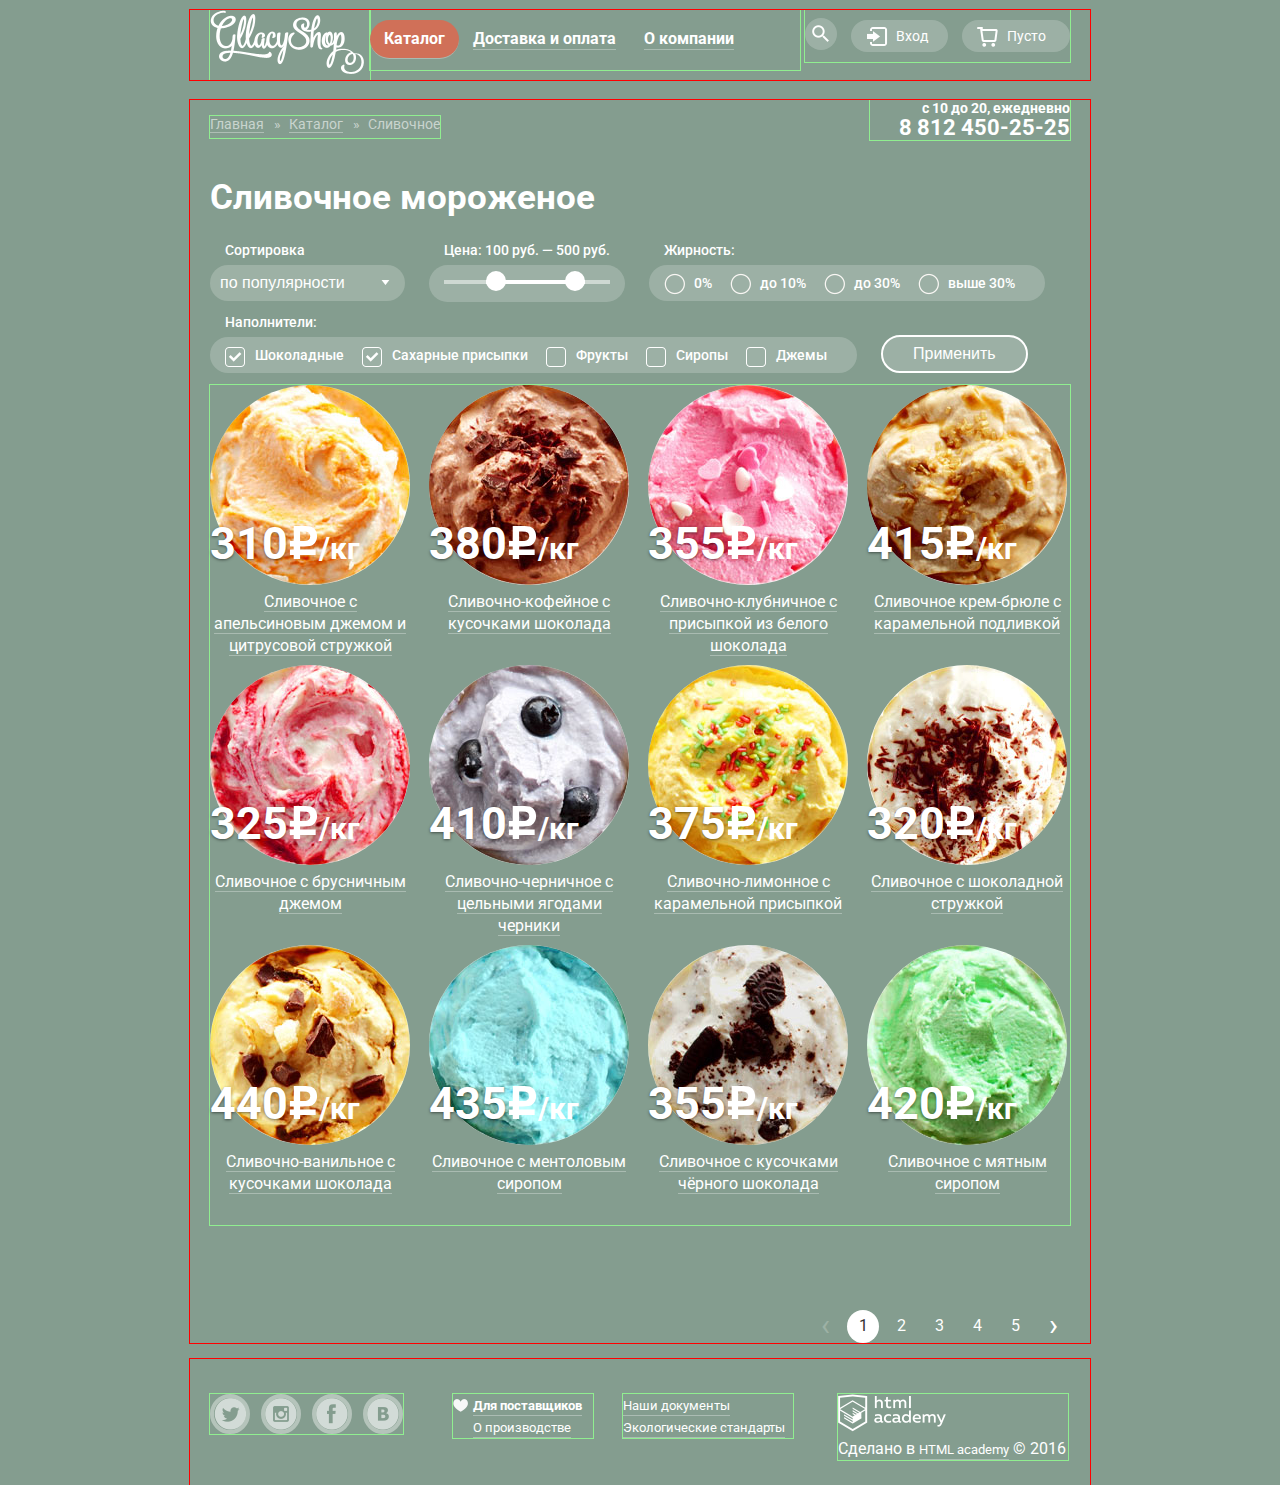
==== catalog.html @ fbce954c "Bugfix: cart image address" ====
<!DOCTYPE html>
<html lang="ru">

<head>
    <meta charset="utf-8">
    <title>Gllacy catalog</title>
    <link rel="stylesheet" href="https://fonts.googleapis.com/css?family=Roboto:400,500,700,900&amp;subset=latin,cyrillic">
    <link rel="stylesheet" href="css/normalize.css">
    <link rel="stylesheet" href="css/style.css">
</head>

<body>
    <header class="main-header">
        <div class="container clearfix">
            <div class="logo">
                <a href="index.html"><img src="img/menu-logo.png" width="154" height="64" alt="gllacy"></a>
            </div>
            <nav class="main-navigation">
                <ul class="main-menu">
                    <li>
                        <a class="active" href="#">Каталог</a>
                        <ul class="sub-menu">
                            <li><span class="sub-menu-title">Новинки</span></li>
                            <li><span class="active">Сливочное</span></li>
                            <li><a href="#">Щербеты</a></li>
                            <li><a href="#">Фруктовый лёд</a></li>
                            <li><a href="#">Мелорин</a></li>
                        </ul>
                    </li>
                    <li>
                        <a href="#">Доставка и оплата</a>
                    </li>
                    <li>
                        <a href="#">О компании</a>
                    </li>
                </ul>
            </nav>
            <div class="user-block">
                <div class="user-block-search">
                    <a class="user-block-btn btn-search" href="#">Поиск</a>
                    <form class="user-block-form search-form" action="#" method="get">
                        <div class="field-wrapper">
                            <input class="search-input-field" id="search-field" name="search" type="text" placeholder="Что ищем?">
                            <label for="search-field">Что ищем?</label>
                        </div>
                        <button type="submit">Искать</button>
                    </form>
                </div>
                <div class="user-block-login">
                    <a class="user-block-btn btn-login" href="#">Вход</a>
                    <form class="user-block-form login-form" action="#" method="post">
                        <div class="field-wrapper">
                            <input class="login-input-field" id="login-field" name="login" type="text" placeholder="Электронная почта">
                            <label for="login-field">Электронная почта</label>
                        </div>
                        <div class="field-wrapper">
                            <input class="password-input-field" id="password-field" name="password" type="password" placeholder="Пароль">
                            <label for="password-field">Пароль</label>
                        </div>
                        <button class="btn" type="submit">Войти</button>
                        <div class="login-help-links">
                            <a href="#">Забыли пароль?</a>
                            <a href="#">Новая регистрация</a>
                        </div>
                    </form>
                </div>
                <div class="user-block-cart">
                    <a class="user-block-btn btn-cart" href="#">Пусто</a>
                    <form class="user-block-form cart-form" action="#" method="post">
                        <table class="cart-list">
                            <tbody>
                                <tr class="cart-list-item">
                                    <td class="cart-list-item-remove">
                                        <span class="cart-list-item-remove-icon">X</span>
                                    </td>
                                    <td class="cart-list-item-img"><img src="./img/cart-item-1.jpg" alt="Пломбир с апельсиновым джемом" width="33" height="33"></td>
                                    <td class="cart-list-item-description">Пломбир с апельсиновым джемом</td>
                                    <td class="cart-list-item-price">1,5кг <span>x 200 руб.</span></td>
                                    <td class="cart-list-item-count">300 руб.</td>
                                </tr>
                                <tr class="cart-list-item">
                                    <td class="cart-list-item-remove">
                                        <span class="cart-list-item-remove-icon">X</span>
                                    </td>
                                    <td class="cart-list-item-img"><img src="./img/cart-item-2.jpg" alt="Клубничный пломбир с присыпкой из белого шоколада" width="33" height="33"></td>
                                    <td class="cart-list-item-description">Клубничный пломбир с присыпкой из белого шоколада</td>
                                    <td class="cart-list-item-price">1,5кг <span>x 300 руб.</span></td>
                                    <td class="cart-list-item-count">450 руб.</td>
                                </tr>
                                <tr class="cart-list-item">
                                    <td class="cart-list-total" colspan="5">Итого: 750 руб.</td>
                                </tr>
                            </tbody>
                        </table>
                        <button type="submit" class="btn cart-btn">Оформить заказ</button>
                    </form>
                </div>
            </div>
        </div>
    </header>
    <main class="container">
        <div class="clearfix">
            <ol class="breadcrumb">
                <li>
                    <a href="index.html">Главная</a>
                    <span class="raquo">&raquo;</span>
                </li>
                <li>
                    <a href="catalog.html">Каталог</a>
                    <span class="raquo">&raquo;</span>
                </li>
                <li>
                    Сливочное
                </li>
            </ol>
            <div class="work-info">
                <div>с 10 до 20, ежедневно</div>
                <div>8 812 450-25-25</div>
            </div>
        </div>
        <h1>Сливочное мороженое</h1>
        <form class="filter-form" action="#" name="filterForm" method="get">
            <fieldset class="filter-item filter-group-sort">
                <legend class="filter-title">Сортировка</legend>
                <div class="filter-select-field">
                    <select class="filter-select" name="sort">
                        <option value="popularity" selected>по популярности</option>
                        <option value="cheapfirst">сначала недорогие</option>
                        <option value="expensivefirst">сначала дорогие</option>
                        <option value="fatness">по жирности</option>
                    </select>
                    <span class="filter-select-arrow"></span>
                </div>
            </fieldset>
            <fieldset class="filter-item filter-group-range">
                <legend class="filter-title">Цена: 100 руб. — 500 руб.</legend>
                <div class="filter-range-field">
                    <div class="price-values">
                        <input type="text" name="minPrice" value="100" hidden>
                        <input type="text" name="maxPrice" value="500" hidden>
                    </div>
                    <div class="price-controls">
                        <div class="price-controls-scale">
                            <div class="price-controls-bar">
                                <div class="price-controls-btn price-controls-min"></div>
                                <div class="price-controls-btn price-controls-max"></div>
                            </div>
                        </div>
                    </div>
                </div>
            </fieldset>
            <fieldset class="filter-item filter-group-fatness">
                <legend class="filter-title">Жирность:</legend>
                <div class="filter-radio-field">
                    <label class="filter-radio"><input type="radio" name="fatness" id="fatness-field-0" value="0"><span class="filter-radio-indicator"></span>0%</label>
                    <label class="filter-radio"><input type="radio" name="fatness" id="fatness-field-10" value="10"><span class="filter-radio-indicator"></span>до 10%</label>
                    <label class="filter-radio"><input type="radio" name="fatness" id="fatness-field-30" value="30"><span class="filter-radio-indicator"></span>до 30%</label>
                    <label class="filter-radio"><input type="radio" name="fatness" id="fatness-field-100" value="100"><span class="filter-radio-indicator"></span>выше 30%</label>
                </div>
            </fieldset>
            <fieldset class="filter-item filter-group-filler">
                <legend class="filter-title">Наполнители:</legend>
                <div class="filter-checkbox-field">
                    <label class="filter-checkbox"><input type="checkbox" name="chocolate" value="chocolate" id="chocolate-field" checked><span class="filter-checkbox-indicator"></span>Шоколадные</label>
                    <label class="filter-checkbox"><input type="checkbox" name="sugar" value="sugar" id="sugar-field" checked><span class="filter-checkbox-indicator"></span>Сахарные присыпки</label>
                    <label class="filter-checkbox"><input type="checkbox" name="fruit" value="fruit" id="fruit-field"><span class="filter-checkbox-indicator"></span>Фрукты</label>
                    <label class="filter-checkbox"><input type="checkbox" name="syrup" value="syrup" id="syrup-field"><span class="filter-checkbox-indicator"></span>Сиропы</label>
                    <label class="filter-checkbox"><input type="checkbox" name="jam" value="jam" id="jam-field"><span class="filter-checkbox-indicator"></span>Джемы</label>
                </div>
            </fieldset>
            <div class="filter-item filter-btnsubmit-wrapper">
                <button class="filter-btnsubmit" type="submit">Применить</button>
            </div>
        </form>
        <section class="catalog-list clearfix">
            <article class="catalog-hits-item hits-item">
                <div class="hits-item-inner">
                    <img src="img/hit-item-1.jpg" width="200" height="200" alt="Сливочное с апельсиновым джемом и цитрусовой стружкой">
                    <div class="hits-item-price"><span>310</span><img src="img/ruble.svg" width="31" height="33" alt="Рубль">/кг</div>
                </div>
                <div class="hits-item-link-wrapper">
                    <a href="#">Сливочное с апельсиновым джемом и цитрусовой стружкой</a>
                </div>
                <div class="hits-item-hover">
                    <a class="btn hits-btn-hover" href="#">Быстрый просмотр</a>
                </div>
            </article>
           <article class="catalog-hits-item hits-item">
               <div class="hits-item-inner">
                    <img src="img/hit-item-2.jpg" width="200" height="200" alt="Сливочно-кофейное с кусочками шоколада">
                    <div class="hits-item-price"><span>380</span><img src="img/ruble.svg" width="31" height="33" alt="Рубль">/кг</div>
               </div>
                <div class="hits-item-link-wrapper">
                    <a href="#">Сливочно-кофейное с кусочками шоколада</a>
                </div>
                <div class="hits-item-hover">
                    <a class="btn hits-btn-hover" href="#">Быстрый просмотр</a>
                </div>
            </article>
            <article class="catalog-hits-item hits-item">
                <div class="hits-item-inner">
                    <img src="img/hit-item-3.jpg" width="200" height="200" alt="Сливочно-клубничное с присыпкой из белого шоколада">
                    <div class="hits-item-price"><span>355</span><img src="img/ruble.svg" width="31" height="33" alt="Рубль">/кг</div>
                </div>
                <div class="hits-item-link-wrapper">
                    <a href="#">Сливочно-клубничное с присыпкой из белого шоколада</a>
                </div>
                <div class="hits-item-hover">
                    <a class="btn hits-btn-hover" href="#">Быстрый просмотр</a>
                </div>
            </article>
            <article class="catalog-hits-item hits-item">
                <div class="hits-item-inner">
                    <img src="img/hit-item-4.jpg" width="200" height="200" alt="Сливочное крем-брюле с карамельной подливкой">
                    <div class="hits-item-price"><span>415</span><img src="img/ruble.svg" width="31" height="33" alt="Рубль">/кг</div>
                </div>
                <div class="hits-item-link-wrapper">
                    <a href="#">Сливочное крем-брюле с карамельной подливкой</a>
                </div>
                <div class="hits-item-hover">
                    <a class="btn hits-btn-hover" href="#">Быстрый просмотр</a>
                </div>
            </article>
            <article class="catalog-hits-item hits-item">
                <div class="hits-item-inner">
                    <img src="img/catalog-item-5.jpg" width="200" height="200" alt="Сливочное с брусничным джемом">
                    <div class="hits-item-price"><span>325</span><img src="img/ruble.svg" width="31" height="33" alt="Рубль">/кг</div>
                </div>
                <div class="hits-item-link-wrapper">
                    <a href="#">Сливочное с брусничным джемом</a>
                </div>
                <div class="hits-item-hover">
                    <a class="btn hits-btn-hover" href="#">Быстрый просмотр</a>
                </div>
            </article>
            <article class="catalog-hits-item hits-item">
                <div class="hits-item-inner">
                    <img src="img/catalog-item-6.jpg" width="200" height="200" alt="Сливочно-черничное с цельными ягодами черники">
                    <div class="hits-item-price"><span>410</span><img src="img/ruble.svg" width="31" height="33" alt="Рубль">/кг</div>
                </div>
                <div class="hits-item-link-wrapper">
                    <a href="#">Сливочно-черничное с цельными ягодами черники</a>
                </div>
                <div class="hits-item-hover">
                    <a class="btn hits-btn-hover" href="#">Быстрый просмотр</a>
                </div>
            </article>
            <article class="catalog-hits-item hits-item">
                <div class="hits-item-inner">
                    <img src="img/catalog-item-7.jpg" width="200" height="200" alt="Сливочно-лимонное с карамельной присыпкой">
                    <div class="hits-item-price"><span>375</span><img src="img/ruble.svg" width="31" height="33" alt="Рубль">/кг</div>
                </div>
                <div class="hits-item-link-wrapper">
                    <a href="#">Сливочно-лимонное с карамельной присыпкой</a>
                </div>
                <div class="hits-item-hover">
                    <a class="btn hits-btn-hover" href="#">Быстрый просмотр</a>
                </div>
            </article>
            <article class="catalog-hits-item hits-item">
                <div class="hits-item-inner">
                    <img src="img/catalog-item-8.jpg" width="200" height="200" alt="Сливочное с шоколадной стружкой">
                    <div class="hits-item-price"><span>320</span><img src="img/ruble.svg" width="31" height="33" alt="Рубль">/кг</div>
                </div>
                <div class="hits-item-link-wrapper">
                    <a href="#">Сливочное с шоколадной стружкой</a>
                </div>
                <div class="hits-item-hover">
                    <a class="btn hits-btn-hover" href="#">Быстрый просмотр</a>
                </div>
            </article>
            <article class="catalog-hits-item hits-item">
                <div class="hits-item-inner">
                    <img src="img/catalog-item-9.jpg" width="200" height="200" alt="Сливочно-ванильное с кусочками шоколада">
                    <div class="hits-item-price"><span>440</span><img src="img/ruble.svg" width="31" height="33" alt="Рубль">/кг</div>
                </div>
                <div class="hits-item-link-wrapper">
                    <a href="#">Сливочно-ванильное с кусочками шоколада</a>
                </div>
                <div class="hits-item-hover">
                    <a class="btn hits-btn-hover" href="#">Быстрый просмотр</a>
                </div>
            </article>
            <article class="catalog-hits-item hits-item">
                <div class="hits-item-inner">
                    <img src="img/catalog-item-10.jpg" width="200" height="200" alt="Сливочное с ментоловым сиропом">
                    <div class="hits-item-price"><span>435</span><img src="img/ruble.svg" width="31" height="33" alt="Рубль">/кг</div>
                </div>
                <div class="hits-item-link-wrapper">
                    <a href="#">Сливочное с ментоловым сиропом</a>
                </div>
                <div class="hits-item-hover">
                    <a class="btn hits-btn-hover" href="#">Быстрый просмотр</a>
                </div>
            </article>
            <article class="catalog-hits-item hits-item">
                <div class="hits-item-inner">
                    <img src="img/catalog-item-11.jpg" width="200" height="200" alt="Сливочное с кусочками чёрного шоколада">
                    <div class="hits-item-price"><span>355</span><img src="img/ruble.svg" width="31" height="33" alt="Рубль">/кг</div>
                </div>
                <div class="hits-item-link-wrapper">
                    <a href="#">Сливочное с кусочками чёрного шоколада</a>
                </div>
                <div class="hits-item-hover">
                    <a class="btn hits-btn-hover" href="#">Быстрый просмотр</a>
                </div>
            </article>
            <article class="catalog-hits-item hits-item">
                <div class="hits-item-inner">
                    <img src="img/catalog-item-12.jpg" width="200" height="200" alt="Сливочное с мятным сиропом">
                    <div class="hits-item-price"><span>420</span><img src="img/ruble.svg" width="31" height="33" alt="Рубль">/кг</div>
                </div>
                <div class="hits-item-link-wrapper">
                    <a href="#">Сливочное с мятным сиропом</a>
                </div>
                <div class="hits-item-hover">
                    <a class="btn hits-btn-hover" href="#">Быстрый просмотр</a>
                </div>
            </article>
        </section><!--catalog-list-->
        <nav class="pagination">
            <ul>
                <li><span class="pagination-btn-prev inactive">&lsaquo;</span></li>
                <li><span class="pagination-item-active">1</span></li>
                <li><a href="#">2</a></li>
                <li><a href="#">3</a></li>
                <li><a href="#">4</a></li>
                <li><a href="#">5</a></li>
                <li><a class="pagination-btn-next " href="#">&rsaquo;</a></li>
            </ul>
        </nav>
    </main>
    <footer class="main-footer container clearfix">
        <section class="main-footer-social">
            <a class="social-btn social-btn-twitter" href="#">Twitter</a>
            <a class="social-btn social-btn-instagram" href="#">Instagram</a>
            <a class="social-btn social-btn-facebook" href="#">Facebook</a>
            <a class="social-btn social-btn-vkontakte" href="#">Vkontakte</a>
        </section>
        <section class="main-footer-about">
            <a class="provider" href="#">Для поставщиков</a>
            <a href="#">О производстве</a>
        </section>
        <section class="main-footer-documents">
            <a href="#">Наши документы</a>
            <a href="#">Экологические стандарты</a>
        </section>
        <section class="main-footer-copyright">
            <img src="img/htmlacademy-logo.png" height="38" width="108" alt="HTML academy logo">
            <div>Сделано в <a href="http://htmlacademy.ru">HTML academy</a> &copy; 2016</div>
        </section>
    </footer>
</body>

</html>
---- css/style.css ----
body {
    font-family: "Roboto", sans-serif;
    font-size: 16px;
    line-height: 22px;
    color: #fff;
    font-weight: normal;
    min-width: 900px;

    background-color: #849d8f;
}

body > input[type="radio"] {
  display: none;
}

h1, h2 {
    font-size: 35px;
    line-height: 41px;
    font-weight: bold;
}

.clearfix::after {
    content: "";
    display: table;
    clear: both;
}

input[type="text"], input[type="email"], input[type="password"], textarea {
    border: 1px solid rgba(70, 70, 70, 0.48);
    border-radius: 3px;
    color: #323232;
    font-size: 16px;
    line-height: 24px;
    min-height: 29px;
    padding: 10px 10px;
}

input[type="text"]:hover, input[type="email"]:hover,
input[type="password"]:hover, textarea:hover {
    border: 2px solid rgba(70, 70, 70, 0.48);
    padding: 9px 9px;
}

input[type="text"]:focus, input[type="email"]:focus,
input[type="password"]:focus, textarea:focus {
    border: 2px solid rgba(46, 136, 228, 0.48);
    padding: 9px 9px;
}

.field-wrapper {
    position: relative;
    padding-top: 13px;
}

.field-wrapper > label {
    display: none;
    font-size: 11px;
    line-height: 13px;
}

.field-wrapper input:focus + label,
.field-wrapper textarea:focus + label {
    color: #5b9ddf;
    display: block;
    margin: 0 0 0 15px;
    position: absolute;
    top: 0;
    left: 0;
}

/*slider*/
.site-wrapper {
    min-width: 900px;
    background-color: #849d8f;
    background-image: url("../img/slide-1.png");
    background-repeat: no-repeat;
    background-position: center top;

    transition: background-image 0.5s ease, background-color 0.5s ease;

    outline: 1px solid maroon;
}

.site-wrapper::before,
.site-wrapper::after {
  content: "";
  visibility: hidden;
}

.site-wrapper::before {
  background-image: url("../img/slide-2.png");
}

.site-wrapper::after {
  background-image: url("../img/slide-3.png");
}

.slider {
    position: relative;
    padding-top: 270px;
    text-align: center;
    color: #fff;
    margin-bottom: 35px;
    outline: 1px solid lightgreen;
}

.slide {
    display: none;
}

.slide-title {
    width: 700px;
    margin: 0 auto;
    margin-bottom: 30px;

    font-weight: 800;
    font-size: 60px;
    line-height: 60px;
}

.slide-btn {
    display: inline-block;
    padding: 12px 50px;

    font-weight: 600;
    font-size: 32px;
    line-height: 44px;
    vertical-align: top;
    color: #fff;
    text-decoration: none;
    text-shadow: 0 2px 5px rgba(160, 32, 11, 0.76);

    background: #f26843;
    border-radius: 100px;
    box-shadow: 0 2px 2px rgba(172, 16, 0, 0.64);
}

.slide-btn:hover {
    background: linear-gradient(to bottom, #f58669 0%, #ec6f5e 100%);
    box-shadow: 0 2px 2px rgba(172, 16, 0, 1);
}

.slide-btn:active {
    background: linear-gradient(to bottom, #d84732 0%, #e1613e 100%);
    box-shadow: inset 0 2px 2px rgba(172, 16, 0, 1);
}

.slider-controls {
  position: absolute;
  bottom: 25px;
  left: 0;
  z-index: 20;

  font-size: 0;
}

.slider-controls label {
    display: inline-block;
    width: 17px;
    height: 17px;
    margin-right: 8px;

    vertical-align: top;

    background-color: transparent;
    border: 2px solid #fff;
    border-radius: 50%;
    cursor: pointer;
}

#btn-1:checked ~ .site-wrapper #slide1,
#btn-2:checked ~ .site-wrapper #slide2,
#btn-3:checked ~ .site-wrapper #slide3 {
  display: block;
}

#btn-1:checked ~ .site-wrapper {
  background-color: #849d8f;
  background-image: url("../img/slide-1.png");
}

#btn-2:checked ~ .site-wrapper {
  background-color: #8996a6;
  background-image: url("../img/slide-2.png");
}

#btn-3:checked ~ .site-wrapper {
  background-color: #9d8b84;
  background-image: url("../img/slide-3.png");
}

#btn-1:checked ~ .site-wrapper label[for="btn-1"],
#btn-2:checked ~ .site-wrapper label[for="btn-2"],
#btn-3:checked ~ .site-wrapper label[for="btn-3"] {
  background-color: #fff;
}
/*slider*/

.main-header {
    padding-top: 10px;
    margin-bottom: 20px;
}

.container {
    width: 860px;
    margin: 0 auto;
    padding: 0 20px;

    outline: red solid 1px;
}

.logo {
    float: left;
    width: 160px;

    outline: lightgreen solid 1px;
}

.main-navigation {
    float: left;
    width: 430px;
    margin-right: 5px;
    outline: lightgreen solid 1px;
}

li:hover .sub-menu {
    display: block;
}

.main-menu {
    list-style: none;
    font-size: 0;
    margin: 0;
    padding: 0;
}

.main-menu li {
    display: inline-block;
    position: relative;
    vertical-align: top;
}

.main-menu a {
    display: block;
    padding: 0px 0px 1px 0px;
    margin: 20px 14px;
    font-weight: 700;
    font-size: 16px;
    line-height: 18px;
    text-decoration: none;
    color: #fff;
    border-bottom: 1px solid #a9bbb1;
}

.main-menu > li:hover > a,
.main-menu > li > .active  {
    color: #000;
    background-color: #f7f6f3;
    padding: 10px 14px;
    margin: 10px 0px;
    border-radius: 20px;
}

.main-menu > li > .active {
    background-color: #d07058;
    color: #fff;
}

.sub-menu {
    position: absolute;
    display: none;
    left: -10px;
    padding: 0;
    top: 52px;
    width: 140px;
    background-color: #f8f7f4;
    border-radius: 5px;
    box-shadow: 0 20px 20px 0 rgba(0, 0, 0, 0.6);
    color: #323232;
    z-index: 10;
}

.sub-menu li {
    padding: 0;
    margin: 0;
    display: block;
}

.sub-menu li:first-child {
    border-bottom: 1px solid #d1d0ce;
    display: block;
    margin-left: 6px;
    margin-right: 8px;
    margin-top: 0;
    padding-bottom: 4px;
    padding-left: 16px;
    padding-top: 11px;
}

.sub-menu-title {
    color: #000;
    font-size: 14px;
    line-height: 16px;
    font-weight: 700;
}

.sub-menu a {
    border: 0 none;
    display: block;
    color: #323232;
    font-weight: 400;
    font-size: 14px;
    line-height: 16px;
    margin: 0;
    padding: 10px 0px 0px 20px;
    min-height: 28px;
}

.sub-menu a:hover {
    background-color: #fbded7;
    border-radius: 0;
    color: #323232;
}

.sub-menu .active {
    background-color: #d07058;
    display: block;
    margin: 0;
    padding-top: 10px;
    padding-left: 20px;
    color: #323232;
    font-weight: 400;
    font-size: 14px;
    line-height: 16px;
    min-height: 28px;
}

.user-block {
    float: left;
    width: 265px;
    outline: lightgreen solid 1px;
}

.user-block-search,
.user-block-login,
.user-block-cart {
    display: inline-block;
    vertical-align: top;
    position: relative;
    padding-bottom: 10px;
}

.user-block-btn {
    text-decoration: none;
    background-color: rgba(255, 255, 255, 0.2);
    color: #fff;
    display: inline-block;
    border-radius: 16px;
    position: relative;
    font-size: 14px;
    line-height: 16px;
}

.user-block-search:hover > .user-block-btn,
.user-block-login:hover > .user-block-btn,
.user-block-cart:hover > .user-block-btn {
    background-color: #f8f7f4;
    color: #323232;
}

.btn-search {
    font-size: 0;
    width: 32px;
    height: 32px;
    margin-right: 10px;    
}

.btn-search::before {
    width: 17px;
    height: 17px;
    content: "";
    display: block;
    background-image: url("../img/spritesheet.png");
    background-position: -123px -86px;
    background-repeat: no-repeat;
    position: absolute;
    top: 7px;
    left: 7px;
}

.user-block-search:hover > .btn-search::before {
    background-position: -123px -113px;
}

.btn-login {
    margin-top: 10px;
    margin-right: 10px;
    padding: 8px 20px 8px 45px;
}

.btn-login::before {
    width: 21px;
    height: 19px;
    display: block;
    content: "";
    background-image: url("../img/spritesheet.png");
    background-position: -125px -5px;
    background-repeat: no-repeat;
    position: absolute;
    top: 7px;
    left: 16px;
}

.user-block-login:hover > .btn-login::before {
    background-position: -125px -34px;
}

.btn-cart {
    margin-top: 10px;
    padding: 8px 24px 8px 45px;
}

.btn-cart::before {
    width: 21px;
    height: 20px;
    display: block;
    content: "";
    background-image: url("../img/spritesheet.png");
    background-position: -5px -5px;
    background-repeat: no-repeat;
    position: absolute;
    top: 7px;
    left: 15px;
}

.user-block-cart:hover > .btn-cart::before {
    background-position: -36px -5px;
}

/*
Menu forms
*/

.user-block-form {
    background-color: #f8f7f4;
    border-radius: 5px;
    box-shadow: 0 20px 20px 0 rgba(0, 0, 0, 0.6);
    display: none;
    margin: 0;
    padding: 0;
    position: absolute;
    z-index: 10;
}

.search-form {
    left: -285px;
    top: 50px;
    width: 337px;
    padding: 5px 15px 15px 15px;
}

.search-form > button[type="submit"] {
    display: none;
}

.search-input-field {
    width: 315px;
    display: block;
}

.user-block-search:hover .search-form {
    display: block;
}

.login-form {
    left: -117px;
    min-height: 174px;
    padding: 20px;
    top: 50px;
    width: 260px;
}

.login-form > button[type="submit"] {
    border: none;
    color: #fefefe;
    padding: 10px 25px;
    font-size: 18px;
    line-height: 24px;
    font-weight: 700;
}

.login-input-field,
.password-input-field {
    width: 240px;
    display: block;
    margin-bottom: 20px;
}

.login-help-links > a {
    font-size: 24px;
    font-size: 13px;
    color: #323232;
    text-decoration: none;
    border-bottom: 1px solid #adacaa;
}

.login-help-links > a:hover {
    color: #ffbc9e;
    border-bottom: 1px solid #ffbc9e;
}

.login-help-links {
    float: right;
    width: 120px;
}

.user-block-login:hover .login-form {
    display: block;
}

.cart-form {
    padding: 20px 15px;
    width: 510px;
    right: 0;
    top: 50px;
}

.cart-list {
    font-size: 13px;
    line-height: 16px;
    color: #7e7e7d;
}

.cart-list-item-remove-icon {
    cursor: pointer;
}

.cart-list td {
    vertical-align: middle;
    padding: 10px;
}

.cart-list-item-img > img {
    border-radius: 50%;
}

.cart-list-item-price > span {
    color: #b2b2b1;
}

.cart-list-total {
    font-size: 16px;
    padding: 0 10px;
    position: relative;
    text-align: right;
    color: #333333;
    font-weight: 700;
}

.cart-list-total::before {
    background-color: #adacaa;
    content: "";
    height: 1px;
    left: 6px;
    position: absolute;
    right: 9px;
    top: 0px;
}

.cart-form > button[type="submit"] {
    border: none;
    color: #fefefe;
    padding: 10px 25px;
    font-size: 18px;
    line-height: 24px;
    font-weight: 700;
    float: right;
}

.user-block-cart:hover .cart-form {
    display: block;
}

/*
Menu forms
*/

.work-info {
    float: right;
    width: 200px;
    text-align: right;
    outline: lightgreen solid 1px;
}

.work-info > div:first-child {
    font-size: 14px;
    line-height: 16px;
    font-weight: 700;
}

.work-info > div:last-child {
    font-size: 22px;
    line-height: 24px;
    font-weight: 700;
}

/*index page*/
.main-banners {
    margin-bottom: 40px;
}

.info-teaser {
    float: left;
    padding: 16px 20px;
    margin-right: 20px;
    width: 380px;
    background-position: 0 0;
    background-repeat: no-repeat;
    outline: lightgreen solid 1px;
}

.info-teaser:last-child {
    margin-right: 0;
}

.info-teaser > h2 {
    font-size: 35px;
    line-height: 41px;
    font-weight: 700;
    margin: 0 0 25px 0;
}

.info-teaser > p {
    font-size: 18px;
    line-height: 22px;
    font-weight: 700;
    margin: 0 0 20px 0;
}

.btn {
    text-align: center;
    border-radius: 30px;
    text-shadow: 0 2px 5px rgba(160, 32, 11, 0.76);
    background: #f26843;
    box-shadow: 0 2px 2px rgba(172, 16, 0, 0.64);
    cursor: pointer;
}

.btn:hover {
    background: linear-gradient(to bottom, #f58669 0%, #ec6f5e 100%);
    box-shadow: 0 2px 2px rgba(172, 16, 0, 1);
}

.btn:active {
    background: linear-gradient(to bottom, #d84732 0%, #e1613e 100%);
    box-shadow: inset 0 2px 2px rgba(172, 16, 0, 1);
}

.info-teaser-btn {
    float: right;
    margin: 0;
    font-size: 18px;
    font-weight: 700;
    line-height: 24px;
    padding: 10px 15px;
}

.info-raspberry {
    background-image: url("../img/adv-raspberry.png");
}

.info-chocolate {
    background-image: url("../img/adv-chocolate.png");
}

.main-hits {
    margin-bottom: 40px;
    outline: lightgreen solid 1px;
}

.main-hits-item {
    float: left;
    width: 200px;
    min-height: 280px;
    margin-right: 20px;
    position: relative;

    outline: lightgreen solid 1px;
}

.hits-item-inner {
    margin: 0;
    padding: 0;
    position: relative;
}

.hits-item-inner > img {
    border-radius: 50%;
    width: 200px;
    height: 200px;
}

.main-hits-item-inner::before {
    background-image: url("../img/hit.png");
    content: "";
    height: 61px;
    left: 0;
    position: absolute;
    top: 0;
    width: 61px;
}


.hits-item-hover {
   display: none;
}

.hits-item:hover .hits-item-hover {
    display: block;
    background-color: rgba(248, 247, 244, 0.3);
    border-radius: 5px;
    box-shadow: 0 20px 20px 0 rgba(0, 0, 0, 0.15);
    height: 120%;
    position: absolute;
    left: -10px;
    top: -1%;
    width: 220px;
    z-index: 10;
}

.hits-item-price {
    font-size: 30px;
    font-weight: 700;
    line-height: 45px;
    position: absolute;
    bottom: 20px;
    left: 0;
}

.hits-item-price > img {
    width: 31px;
    height: 33px;
}

.hits-item-price > span {
    font-size: 45px;
    text-shadow: 0 1px 3px rgba(0, 0, 0, 0.5);
}

.hits-item-link-wrapper {
    text-align: center;
}

.hits-item-link-wrapper > a {
    line-height: 22px;
    border-bottom: 1px solid #a9bbb1;
    color: white;
    font-size: 16px;
    line-height: 18px;
    text-decoration: none;
}

.hits-btn-hover {
    display: inline-block;
    font-size: 18px;
    line-height: 24px;
    min-height: 34px;
    width: 180px;
    text-decoration: none;
    vertical-align: center;
    color: #fff;
    position: absolute;
    bottom: 15px;
    padding-top: 10px;
    left: 20px;
}

.main-hits-item:last-child {
    margin-right: 0;
}

.main-content {
    background-image: url("../img/waffle-bg.png");
    background-position: 0 0;
    border-radius: 15px;
    padding: 15px 0 15px 20px;
    margin-bottom: 40px;
    color: #323232;
    outline: lightgreen solid 1px;
}

.main-content-title {
    font-size: 24px;
    line-height: 30px;
    margin: 0 0 5px 0;
}

.main-content-item {
    display: inline-block;
    vertical-align: top;
    width: 340px;
    min-height: 120px;
    padding-left: 70px;
    padding-top: 12px;
    position: relative;
    margin: 0px;
    outline: lightgreen solid 1px;
}

.main-content-item:nth-child(2n) {
    margin-right: 0;
}

.main-content-item-ingredients::before {
    background-image: url("../img/spritesheet.png");
    background-position: -64px -64px;
    background-repeat: no-repeat;
    content: "";
    width: 49px;
    height: 49px;
    top: 0;
    left: 0;
    display: block;
    position: absolute;
}

.main-content-item-ice-cream::before {
    background-image: url("../img/spritesheet.png");
    background-position: -5px -64px;
    background-repeat: no-repeat;
    content: "";
    width: 49px;
    height: 49px;
    top: 0;
    left: 0px;
    display: block;
    position: absolute;
}

.main-content-item-pack::before {
    background-image: url("../img/spritesheet.png");
    background-position: -156px -5px;
    background-repeat: no-repeat;
    content: "";
    width: 49px;
    height: 49px;
    top: 0;
    left: 0;
    display: block;
    position: absolute;
}

.main-content-item-purchase::before {
    background-image: url("../img/spritesheet.png");
    background-position: -67px -5px;
    background-repeat: no-repeat;
    content: "";
    width: 49px;
    height: 49px;
    top: 0;
    left: 0;
    display: block;
    position: absolute;
}

.main-news {
    margin-bottom: 40px;
}

.newpost {
    background-image: url("../img/blog-news-bg.png");
    background-position: 0 0;
    background-repeat: no-repeat;
    min-height: 184px;
}

.newpost > h2 {
    font-size: 16px;
    line-height: 22px;
    font-weight: normal;
    color: #5a5a5a;
}

.newpost > a {
    color: #353535;
    font-size: 24px;
    font-weight: 700;
    line-height: 30px;
    background: rgba(255, 255, 255, 0.4);
    display: inline-block;
    margin-right: 100px;
}

.newsletter {
    background-image: url("../img/newsletter-bg.png");
    background-position: 0 0;
    background-repeat: no-repeat;
    width: 420px;
    padding: 0px;
}

.newsletter > p {
    color: #5a5a5a;
    font-weight: 400;
    font-size: 16px;
    line-height: 22px; 
}

.newsletter-bg {
    background-color: #f8f7f4;
    padding: 20px 18px;
    margin: 5px;
    color: #5a5a5a;
    border-radius: 20px;
}

.newsletter-bg > p {
    margin: 10px 0 18px 0;
}

.newsletter input {
    width: 200px;
    display: inline-block;
    vertical-align: top;
    font-size: 16px;
}

.newsletter .info-teaser-btn {
    display: inline-block;
    vertical-align: top;
    width: 128px;
    position: static;
    color: #fefefe;
    border: none;
}

.map {
    width: 900px;
    margin: 0 auto;
    padding: 0;
    position: relative;
    outline: red solid 1px;
}

.map-info {
    background-color: #fdfefe;
    border-radius: 10px;
    min-height: 300px;
    padding-left: 25px;
    padding-top: 30px;
    position: absolute;
    right: 20px;
    top: 63px;
    width: 277px;
    color: #323232;
}

.map-info p {
    font-size: 14px;
    line-height: 20px;
    margin-bottom: 30px;
}

.map-info b {
    font-size: 18px;
    line-height: 24px;
    font-weight: 700;
}

.map-info .btn {
    text-decoration: none;
    color: #f9d3cb;
    font-size: 18px;
    font-weight: 700;
    line-height: 24px;
    min-height: 44px;
    padding: 15px 24px 15px 32px;
}

/*
feedback
*/

.feedback-overlay {
    display: none;
}

.feedback-overlay-show {
    background-color: #000;
    height: 100%;
    left: 0;
    opacity: 0.3;
    position: fixed;
    top: 0;
    width: 100%;
    z-index: 50;
    display: block;
}

.feedback-form {
    font-size: 16px;
    font-weight: 400;
    line-height: 24px;

    width: 435px;
    padding: 20px 25px 25px 20px;
    border-radius: 10px;
    background-color: #f8f7f4;
    
    
    position: fixed;
    top: 50%;
    left: 50%;

    transform: translateX(-50%) translateY(-50%);

    z-index: 100;
    display: none; 
}

.feedback-form-show {
    display: block;
}

.feedback-form .title {
    font-size: 24px;
    font-weight: 500;
    line-height: 28px;
    color: #323232;
}

.feedback-form input {
    width: 100%;
}

.feedback-form .field-wrapper {
    margin: 7px 0;
    display: block;
    width: 264px;
}

.feedback-form textarea {
    width: 420px;
    min-height: 150px;
}

.feedback-form .btn {
    border: none;
    float: right;
    margin:0;
}

.feedback-close {
    border: none;
    display: inline-block;
    margin: 0;
    padding: 0;
    position: absolute;
    top: 10px;
    right: 10px;
    width: 20px;
    height: 20px;
    background: transparent;
}

.feedback-close::before {
    content: "\00d7";
    position: absolute;
    display: block;
    font-size: 40px;
    top: -10px;
    left: 0;
}

.feedback-close:hover {
    cursor: pointer;
}
/*
feedback
*/


/*footer*/
.main-footer {
    padding-top: 35px;
    padding-bottom: 25px;
}
.main-footer-social {
    float: left;
    width: 193;
    margin-right: 50px;

    outline: lightgreen solid 1px;
}

.social-btn {
    border: 4px solid #c2cec7;
    border-radius: 50%;
    display: inline-block;
    font-size: 0;
    height: 32px;
    margin-right: 7px;
    opacity: 0.8;
    vertical-align: bottom;
    width: 32px;
    position: relative;
}

.social-btn:last-child{
    margin-right: 0;
}

.social-btn:hover {
    opacity: 1;
}

.social-btn:active {
    box-shadow: 0 2px 4px #888 inset;
}

.social-btn:active::before {
    top: 2px;
}

.social-btn-twitter::before {
    background-image: url("../img/socialsprite.png");
    background-position: -5px -47px;
    background-repeat: no-repeat;
    position: absolute;
    top: 0;
    left: 0;
    content: "";
    width: 32px;
    height: 32px;
}

.social-btn-instagram::before {
    background-image: url("../img/socialsprite.png");
    background-position: -47px -5px;
    background-repeat: no-repeat;
    position: absolute;
    top: 0;
    left: 0;
    content: "";
    width: 32px;
    height: 32px;
}

.social-btn-facebook::before {
    background-image: url("../img/socialsprite.png");
    background-position: -5px -5px;
    background-repeat: no-repeat;
    position: absolute;
    top: 0;
    left: 0;
    content: "";
    width: 32px;
    height: 32px;
}

.social-btn-vkontakte::before {
    background-image: url("../img/socialsprite.png");
    background-position: -48px -47px;
    background-repeat: no-repeat;
    position: absolute;
    top: 0;
    left: 0;
    content: "";
    width: 32px;
    height: 32px;
}

.main-footer-about {
    float: left;
    width: 140px;
    margin-right: 30px;

    outline: lightgreen solid 1px;
}

.main-footer-about > a,
.main-footer-documents > a,
.main-footer-copyright a {
    display: inline-block;
    text-decoration: none;
    color: #fff;
    padding: 0;
    margin-bottom: 0px;
    border-bottom: 1px solid #abbcb3;
    font-size: 13px;
    line-height: 18px;
}

.main-footer-about > a {
    margin-left: 20px;
}

.main-footer-about > a:hover,
.main-footer-documents > a:hover,
.main-footer-copyright a:hover {
    color: #ffbc9e;
    border-bottom: 1px solid #ffbc9e;
}

.main-footer-about > a.provider {
    font-weight: 700;
    position: relative;
}

.main-footer-about > a.provider::before {
    background-image: url("../img/spritesheet.png");
    background-position: -125px -63px;
    background-repeat: no-repeat;
    position: absolute;
    top: 2px;
    left: -20px;
    content: "";
    width: 15px;
    height: 13px;
}

.main-footer-documents {
    float: left;
    width: 170px;
    margin-right: 45px;

    outline: lightgreen solid 1px;
}

.main-footer-copyright {
    float: left;
    width: 230px;

    outline: lightgreen solid 1px;
}

/*catalog page*/
.breadcrumb {
    float: left;
    padding: 0;
    outline: lightgreen solid 1px;
}

.breadcrumb li {
    display: inline-block;
    vertical-align: top;
    color: #c9d4ce;
    font-size: 14px;
    line-height: 16px;
}

.breadcrumb a {
    color: #c9d4ce;
    font-size: 14px;
    line-height: 16px;
    border-bottom: 1px solid #aebeb5;
    display: inline-block;
    text-decoration: none;
    padding: 0;
    margin-bottom: 0px;
    font-size: 14px;
    line-height: 16px;
}

.breadcrumb a:hover {
    color: #ffbc9e;
    border-bottom: 1px solid #ffbc9e;
}

.breadcrumb .raquo {
    display: inline-block;
    vertical-align: top;
    margin-left: 7px;
    margin-right: 4px;
}

/*Filter*/

.filter-form {
    color: #fff;
}

.filter-item {
    display: inline-block;
    vertical-align: top;
    margin: 0 20px 12px 0;
    padding: 0;
    border: none;
}

.filter-group-sort {
    width: 195px;
}

.filter-title {
    font-size: 14px;
    line-height: 16px;
    font-weight: 500;
    margin: 10px 15px 7px;
}

.filter-select-field {
    background-color: #9db1a5;
    border-radius: 30px;
    cursor: pointer;
    font-weight: 500;
    height: 36px;
    position: relative;
}

select::-ms-expand {
    display: none;
}

.filter-select {
    -moz-appearance: none;
    -webkit-appearance:none;
    background-color: transparent;
    border: 0 none;
    border-radius: 30px;
    cursor: pointer;
    height: 36px;
    margin: 0;
    outline: 0 none;
    padding: 0 25px 0 10px;
    width: 100%;
    position: relative;
    color: #fff;
}

.filter-select-field:focus,
.filter-select-field:hover,
.filter-select:hover,
.filter-select:active,
.filter-select:focus {
    background-color: #fff;
    color: #323232;
}

.filter-select-arrow::after {
    position: absolute;
    content: "";
    top: 15px;
    right: 15px;
    background-image: url("../img/filtersprite.png");
    background-position: -126px -5px;
    background-repeat: no-repeat;
    width: 9px;
    height: 5px;
    display: block;
}

.filter-select:hover + .filter-select-arrow::after,
.filter-select:active + .filter-select-arrow::after,
.filter-select:focus + .filter-select-arrow::after {
    background-image: url("../img/filtersprite.png");
    background-position: -126px -20px;
}

.filter-radio-field,
.filter-checkbox-field {
    background-color: rgba(255, 255, 255, 0.2);
    border-radius: 30px;
    box-sizing: border-box;
    font-weight: 500;
    line-height: 16px;
    font-size: 14px;
    padding: 10px 15px;
}

.filter-radio,
.filter-checkbox {
    cursor: pointer;
    padding-left: 30px;
    margin-right: 15px;
    position: relative;
}

.filter-radio > input[type="radio"],
.filter-checkbox > input[type="checkbox"] {
    display: none;
}

.filter-checkbox > input[type="checkbox"] + .filter-checkbox-indicator {
    background-image: url("../img/filtersprite.png");
    background-position: -35px -35px;
    background-repeat: no-repeat;
    position: absolute;
    top: 0;
    left: 0;
    width: 20px;
    height: 20px;
}

.filter-checkbox > input[type="checkbox"]:checked + .filter-checkbox-indicator {
    background-position: -5px -5px;
}

.filter-checkbox:hover > input[type="checkbox"] + .filter-checkbox-indicator {
    background-position: -65px -35px;
}

.filter-checkbox:hover > input[type="checkbox"]:checked + .filter-checkbox-indicator {
    background-position: -35px -5px;
}

.filter-checkbox > input[type="checkbox"]:checked:disabled + .filter-checkbox-indicator {
    background-position: -65px -5px;
}

.filter-checkbox > input[type="checkbox"]:disabled + .filter-checkbox-indicator {
    background-position: -5px -35px;
}

.filter-radio > input[type="radio"] + .filter-radio-indicator {
    background-image: url("../img/filtersprite.png");
    background-position: -98px -37px;
    background-repeat: no-repeat;
    position: absolute;
    top: -2px;
    left: 0;
    width: 21px;
    height: 22px;
}

.filter-radio > input[type="radio"]:checked + .filter-radio-indicator {
    background-position: -5px -65px;
}

.filter-radio:hover > input[type="radio"] + .filter-radio-indicator {
    background-position: -98px -69px;
}

.filter-radio:hover > input[type="radio"]:checked + .filter-radio-indicator {
    background-position: -36px -65px;
}

.filter-radio > input[type="radio"]:checked:disabled + .filter-radio-indicator {
    background-position: -67px -65px;
}

.filter-radio > input[type="radio"]:disabled + .filter-radio-indicator {
    background-position: -95px -5px;
}

.filter-btnsubmit-wrapper {
    vertical-align: bottom;
}

.filter-btnsubmit {
    background-color: rgba(255, 255, 255, 0.2);
    border-radius: 30px;
    border: 2px solid #fff;
    color: #fff;
    padding: 8px 30px;
    text-align: center;
    font-size: 16px;
    font-weight: 500;
    line-height: 18px;
    cursor: pointer;
}

.filter-btnsubmit:hover {
    background-color: #fff;
    color: #353535;
}

.filter-btnsubmit:active {
  margin: -2px 0 0 -2px;
  padding: 10px 28px;
  background-color: #f8f7f4;
  color: #353535;
  box-shadow: inset 0 2px 1px 0 #696969;
}

.filter-range-field {
    align-items: center;
    background-color: rgba(255, 255, 255, 0.2);
    border-radius: 30px;
    font-weight: 500;
    height: 7px;
    padding: 15px;
}

.price-controls-scale {
    background-color: rgba(255, 255, 255, 0.5);
    cursor: pointer;
    height: 4px;
}

.price-controls-bar {
    margin-left: 25%;
    margin-right: 15%;
    background-color: #fff;
    height: 4px;
    position: relative;
}

.price-controls-btn {
    width: 20px;
    height: 20px;
    border-radius: 50%;
    background-color: #fff;
    cursor: pointer;
    display: inline-block;
    position: absolute;
    top: -9px;    
}

.price-controls-btn:hover {
    width: 22px;
    height: 22px;
}

.price-controls-min {
    left: 0;
}

.price-controls-max {
    right: 0;
}


/*Filter*/

.catalog-list {
    margin-bottom: 85px;
    outline: lightgreen solid 1px;
}

.catalog-hits-item {
    display: inline-block;
    vertical-align: top;
    min-height: 280px;
    width: 200px;
    margin-right: 15px;
    position: relative;
}

.catalog-hits-item:nth-child(4n) {
    margin-right: 0;
}

.pagination {
    text-align: right;
}

.pagination > ul {
    list-style: none;
    padding: 0;
    text-align: right;
}

.pagination li {
    display: inline-block;
    vertical-align: top;
}

.pagination a,
.pagination span {
    display: inline-block;
    font-size: 16px;
    line-height: 18px;
    height: 26px;
    margin-left: 1px;
    margin-right: 1px;
    padding: 7px 5px 0 5px;
    text-align: center;
    vertical-align: top;
    width: 22px;
    text-decoration: none;
    color: #fff;
}
.pagination a:active, .pagination .pagination-item-active {
    background-color: #fff;
    border-radius: 50%;
    color: #323232;
}

.pagination .inactive {
    color: #9db1a5;
}

.pagination .pagination-btn-next,
.pagination .pagination-btn-prev {
    font-size: 30px;
    padding-top: 6px;
}
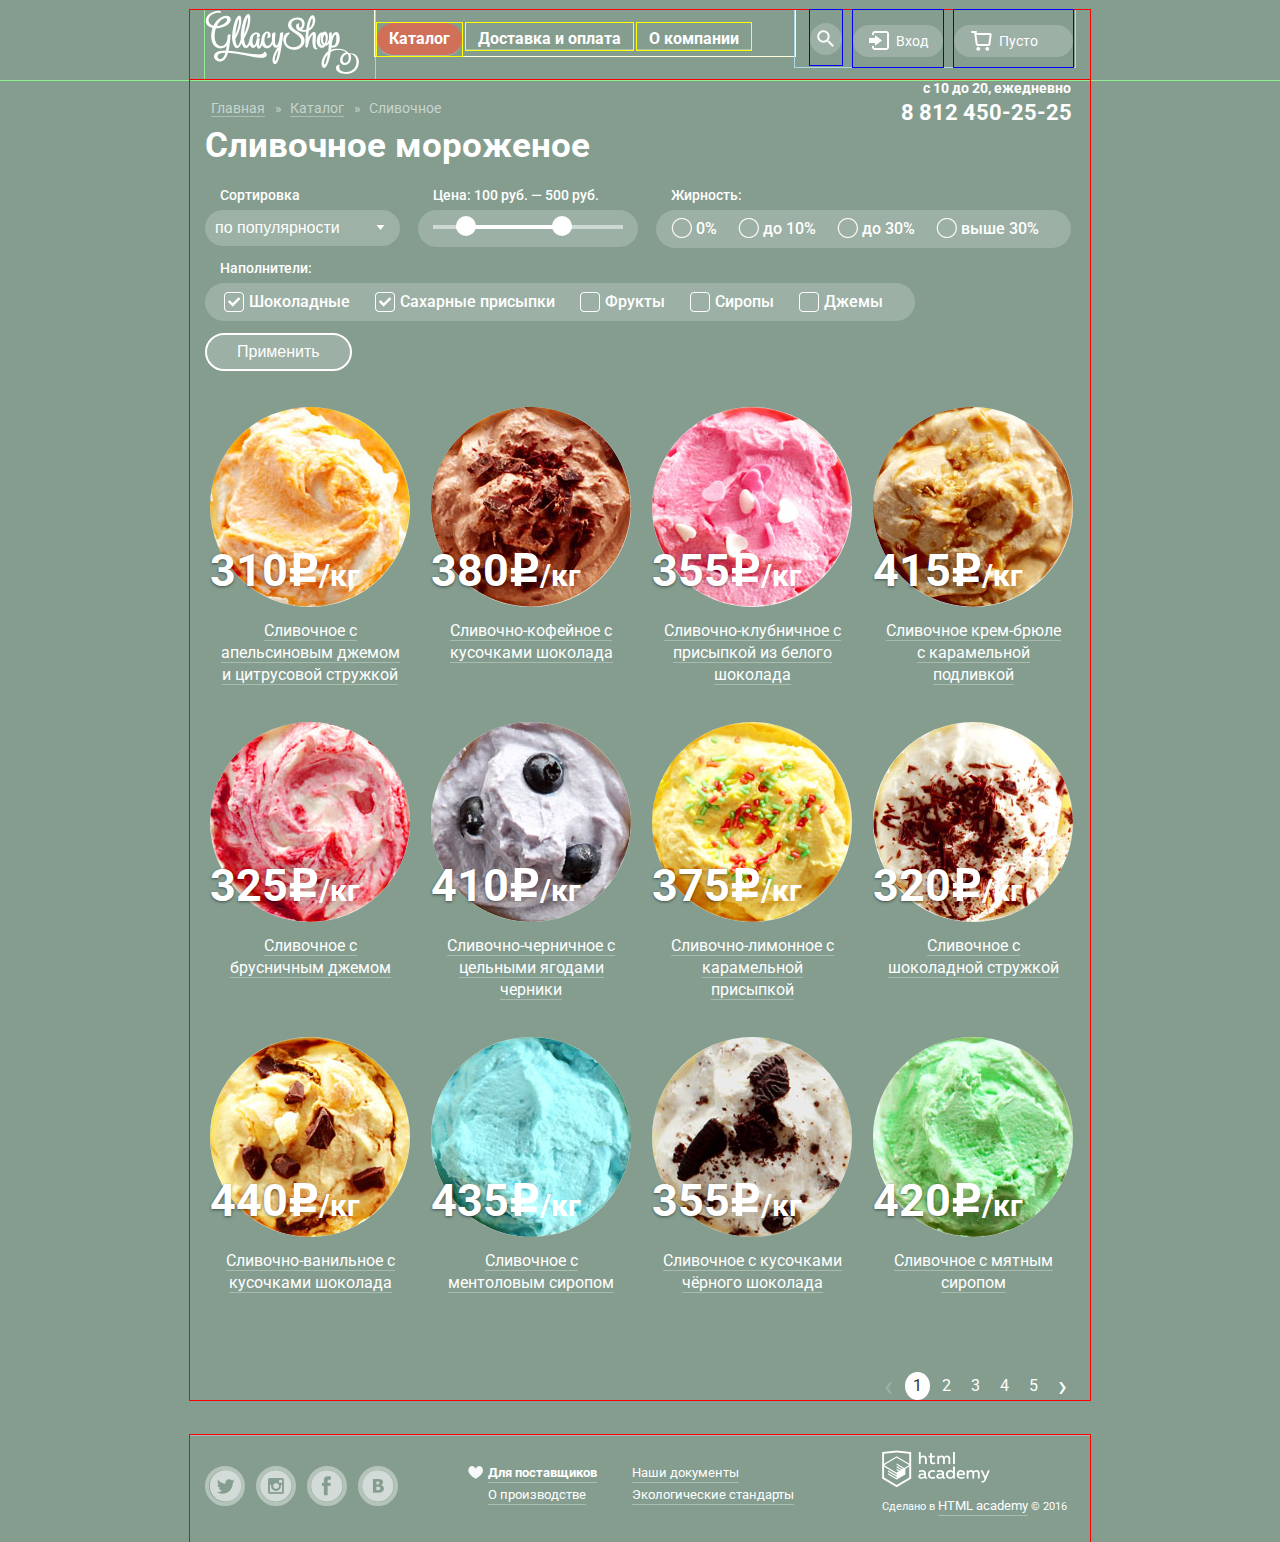
==== commit c991c79a: "Bugfix: pixel perfect catalog page" ====
--- a/catalog.html
+++ b/catalog.html
@@ -10,7 +10,7 @@
 </head>
 
 <body>
-    <header class="main-header">
+    <header class="main-header catalog-main-header">
         <div class="container clearfix">
             <div class="logo">
                 <a href="index.html"><img src="img/menu-logo.png" width="154" height="64" alt="gllacy"></a>
@@ -113,12 +113,12 @@
                     Сливочное
                 </li>
             </ol>
-            <div class="work-info">
+            <div class="work-info catalog-work-info">
                 <div>с 10 до 20, ежедневно</div>
                 <div>8 812 450-25-25</div>
             </div>
         </div>
-        <h1>Сливочное мороженое</h1>
+        <h1 class="catalog-title">Сливочное мороженое</h1>
         <form class="filter-form" action="#" name="filterForm" method="get">
             <fieldset class="filter-item filter-group-sort">
                 <legend class="filter-title">Сортировка</legend>
@@ -320,17 +320,17 @@
         </section><!--catalog-list-->
         <nav class="pagination">
             <ul>
-                <li><span class="pagination-btn-prev inactive">&lsaquo;</span></li>
-                <li><span class="pagination-item-active">1</span></li>
+                <li><a class="pagination-btn-prev inactive">&lsaquo;</a></li>
+                <li><a class="pagination-item-active">1</a></li>
                 <li><a href="#">2</a></li>
                 <li><a href="#">3</a></li>
                 <li><a href="#">4</a></li>
                 <li><a href="#">5</a></li>
-                <li><a class="pagination-btn-next " href="#">&rsaquo;</a></li>
+                <li><a class="pagination-btn-next" href="#">&rsaquo;</a></li>
             </ul>
         </nav>
     </main>
-    <footer class="main-footer container clearfix">
+    <footer class="main-footer container clearfix catalog-footer">
         <section class="main-footer-social">
             <a class="social-btn social-btn-twitter" href="#">Twitter</a>
             <a class="social-btn social-btn-instagram" href="#">Instagram</a>
--- a/css/style.css
+++ b/css/style.css
@@ -1,5 +1,5 @@
 body {
-    font-family: "Roboto", sans-serif;
+    font-family: "Roboto", "Arial",  sans-serif;
     font-size: 16px;
     line-height: 22px;
     color: #fff;
@@ -77,8 +77,6 @@
     background-position: center top;
 
     transition: background-image 0.5s ease, background-color 0.5s ease;
-
-    outline: 1px solid maroon;
 }
 
 .site-wrapper::before,
@@ -97,11 +95,10 @@
 
 .slider {
     position: relative;
-    padding-top: 270px;
+    padding-top: 255px;
     text-align: center;
     color: #fff;
-    margin-bottom: 35px;
-    outline: 1px solid lightgreen;
+    margin-bottom: 40px;
 }
 
 .slide {
@@ -120,7 +117,7 @@
 
 .slide-btn {
     display: inline-block;
-    padding: 12px 50px;
+    padding: 10px 40px;
 
     font-weight: 600;
     font-size: 32px;
@@ -199,28 +196,30 @@
 .main-header {
     padding-top: 10px;
     margin-bottom: 20px;
+
+    outline: 1px solid lightgreen;
 }
 
 .container {
-    width: 860px;
+    width: 870px;
     margin: 0 auto;
-    padding: 0 20px;
-
-    outline: red solid 1px;
+    padding: 0 15px;
+
+    outline: 1px solid red;
 }
 
 .logo {
     float: left;
-    width: 160px;
-
-    outline: lightgreen solid 1px;
+    width: 170px;
+
+    outline: 1px solid lightgreen;
 }
 
 .main-navigation {
     float: left;
-    width: 430px;
-    margin-right: 5px;
-    outline: lightgreen solid 1px;
+    width: 420px;
+
+    outline: 1px solid lightyellow;
 }
 
 li:hover .sub-menu {
@@ -238,12 +237,14 @@
     display: inline-block;
     position: relative;
     vertical-align: top;
+    margin: 13px 2px 0px 2px;
+
+    outline: 1px solid yellow;
 }
 
 .main-menu a {
     display: block;
-    padding: 0px 0px 1px 0px;
-    margin: 20px 14px;
+    padding: 7px 12px 1px 12px;;
     font-weight: 700;
     font-size: 16px;
     line-height: 18px;
@@ -256,8 +257,7 @@
 .main-menu > li > .active  {
     color: #000;
     background-color: #f7f6f3;
-    padding: 10px 14px;
-    margin: 10px 0px;
+    padding-bottom: 7px;
     border-radius: 20px;
 }
 
@@ -338,7 +338,9 @@
 .user-block {
     float: left;
     width: 265px;
-    outline: lightgreen solid 1px;
+    padding-left: 15px;
+
+    outline: 1px solid lightblue;
 }
 
 .user-block-search,
@@ -348,6 +350,9 @@
     vertical-align: top;
     position: relative;
     padding-bottom: 10px;
+    padding-top: 5px;
+
+    outline: 1px solid blue;
 }
 
 .user-block-btn {
@@ -372,7 +377,7 @@
     font-size: 0;
     width: 32px;
     height: 32px;
-    margin-right: 10px;    
+    display: inline-block;
 }
 
 .btn-search::before {
@@ -392,10 +397,13 @@
     background-position: -123px -113px;
 }
 
+.user-block-login {
+    margin-left: 7px;
+}
+
 .btn-login {
     margin-top: 10px;
-    margin-right: 10px;
-    padding: 8px 20px 8px 45px;
+    padding: 8px 15px 8px 43px;
 }
 
 .btn-login::before {
@@ -407,7 +415,7 @@
     background-position: -125px -5px;
     background-repeat: no-repeat;
     position: absolute;
-    top: 7px;
+    top: 6px;
     left: 16px;
 }
 
@@ -415,9 +423,13 @@
     background-position: -125px -34px;
 }
 
+.user-block-cart {
+    margin-left: 7px;
+}
+
 .btn-cart {
     margin-top: 10px;
-    padding: 8px 24px 8px 45px;
+    padding: 8px 35px 8px 45px;
 }
 
 .btn-cart::before {
@@ -429,8 +441,8 @@
     background-position: -5px -5px;
     background-repeat: no-repeat;
     position: absolute;
-    top: 7px;
-    left: 15px;
+    top: 6px;
+    left: 17px;
 }
 
 .user-block-cart:hover > .btn-cart::before {
@@ -589,24 +601,32 @@
     float: right;
     width: 200px;
     text-align: right;
-    outline: lightgreen solid 1px;
+    margin-top: 7px;
 }
 
 .work-info > div:first-child {
     font-size: 14px;
     line-height: 16px;
     font-weight: 700;
+    margin-right: 4px;
 }
 
 .work-info > div:last-child {
     font-size: 22px;
     line-height: 24px;
     font-weight: 700;
+    margin-right: 3px;
+    margin-top: 5px;
+}
+
+.container.main-container {
+    width: 860px;
+    padding: 0 20px;
 }
 
 /*index page*/
 .main-banners {
-    margin-bottom: 40px;
+    margin-bottom: 35px;
 }
 
 .info-teaser {
@@ -616,7 +636,7 @@
     width: 380px;
     background-position: 0 0;
     background-repeat: no-repeat;
-    outline: lightgreen solid 1px;
+    min-height: 200px;
 }
 
 .info-teaser:last-child {
@@ -627,7 +647,7 @@
     font-size: 35px;
     line-height: 41px;
     font-weight: 700;
-    margin: 0 0 25px 0;
+    margin: 0 0 15px 0;
 }
 
 .info-teaser > p {
@@ -662,7 +682,7 @@
     font-size: 18px;
     font-weight: 700;
     line-height: 24px;
-    padding: 10px 15px;
+    padding: 11px 22px;
 }
 
 .info-raspberry {
@@ -675,7 +695,6 @@
 
 .main-hits {
     margin-bottom: 40px;
-    outline: lightgreen solid 1px;
 }
 
 .main-hits-item {
@@ -684,14 +703,13 @@
     min-height: 280px;
     margin-right: 20px;
     position: relative;
-
-    outline: lightgreen solid 1px;
 }
 
 .hits-item-inner {
     margin: 0;
     padding: 0;
     position: relative;
+    margin-bottom: 7px;
 }
 
 .hits-item-inner > img {
@@ -720,7 +738,7 @@
     background-color: rgba(248, 247, 244, 0.3);
     border-radius: 5px;
     box-shadow: 0 20px 20px 0 rgba(0, 0, 0, 0.15);
-    height: 120%;
+    height: 125%;
     position: absolute;
     left: -10px;
     top: -1%;
@@ -733,7 +751,7 @@
     font-weight: 700;
     line-height: 45px;
     position: absolute;
-    bottom: 20px;
+    bottom: 15px;
     left: 0;
 }
 
@@ -749,6 +767,7 @@
 
 .hits-item-link-wrapper {
     text-align: center;
+    padding: 0 8px;
 }
 
 .hits-item-link-wrapper > a {
@@ -783,32 +802,30 @@
     background-image: url("../img/waffle-bg.png");
     background-position: 0 0;
     border-radius: 15px;
-    padding: 15px 0 15px 20px;
+    padding: 21px 0 20px 20px;
     margin-bottom: 40px;
     color: #323232;
-    outline: lightgreen solid 1px;
 }
 
 .main-content-title {
     font-size: 24px;
     line-height: 30px;
-    margin: 0 0 5px 0;
+    margin: 0px 0 6px 0;
 }
 
 .main-content-item {
     display: inline-block;
     vertical-align: top;
-    width: 340px;
-    min-height: 120px;
-    padding-left: 70px;
-    padding-top: 12px;
+    width: 345px;
+    padding-left: 58px;
+    padding-top: 17px;
+    padding-bottom: 5px;
     position: relative;
     margin: 0px;
-    outline: lightgreen solid 1px;
 }
 
 .main-content-item:nth-child(2n) {
-    margin-right: 0;
+    margin-right: 15px;
 }
 
 .main-content-item-ingredients::before {
@@ -818,7 +835,7 @@
     content: "";
     width: 49px;
     height: 49px;
-    top: 0;
+    top: 4px;
     left: 0;
     display: block;
     position: absolute;
@@ -831,7 +848,7 @@
     content: "";
     width: 49px;
     height: 49px;
-    top: 0;
+    top: 4px;
     left: 0px;
     display: block;
     position: absolute;
@@ -844,7 +861,7 @@
     content: "";
     width: 49px;
     height: 49px;
-    top: 0;
+    top: 4px;
     left: 0;
     display: block;
     position: absolute;
@@ -857,7 +874,7 @@
     content: "";
     width: 49px;
     height: 49px;
-    top: 0;
+    top: 4px;
     left: 0;
     display: block;
     position: absolute;
@@ -879,6 +896,7 @@
     line-height: 22px;
     font-weight: normal;
     color: #5a5a5a;
+    margin: 5px 0;
 }
 
 .newpost > a {
@@ -908,30 +926,37 @@
 
 .newsletter-bg {
     background-color: #f8f7f4;
-    padding: 20px 18px;
-    margin: 5px;
+    padding: 13px 23px;
     color: #5a5a5a;
     border-radius: 20px;
-}
-
-.newsletter-bg > p {
-    margin: 10px 0 18px 0;
-}
-
-.newsletter input {
-    width: 200px;
+    margin: 5px;
+}
+
+.newsletter-form {
+    padding: 0px 0px 20px 0px;
+}
+
+.newsletter-form input {
     display: inline-block;
     vertical-align: top;
     font-size: 16px;
+    line-height: 24px;
+    padding: 5px 15px;
 }
 
 .newsletter .info-teaser-btn {
     display: inline-block;
     vertical-align: top;
-    width: 128px;
     position: static;
     color: #fefefe;
     border: none;
+    padding: 8px 10px 10px 15px;
+}
+
+.newsletter-form input:hover,
+.newsletter-form input:active,
+.newsletter-form input:focus {
+    padding: 4px 12px 4px 12px;
 }
 
 .map {
@@ -939,13 +964,12 @@
     margin: 0 auto;
     padding: 0;
     position: relative;
-    outline: red solid 1px;
 }
 
 .map-info {
     background-color: #fdfefe;
     border-radius: 10px;
-    min-height: 300px;
+    min-height: 275px;
     padding-left: 25px;
     padding-top: 30px;
     position: absolute;
@@ -958,7 +982,8 @@
 .map-info p {
     font-size: 14px;
     line-height: 20px;
-    margin-bottom: 30px;
+    margin-bottom: 22px;
+    margin-top: 0px;
 }
 
 .map-info b {
@@ -973,8 +998,9 @@
     font-size: 18px;
     font-weight: 700;
     line-height: 24px;
-    min-height: 44px;
-    padding: 15px 24px 15px 32px;
+    padding: 10px 30px;
+    display: inline-block;
+    margin-top: 5px;
 }
 
 /*
@@ -1081,16 +1107,15 @@
 
 
 /*footer*/
-.main-footer {
-    padding-top: 35px;
-    padding-bottom: 25px;
-}
+.main-footer section {
+    margin-top: 25px;
+    margin-bottom: 25px;
+}
+
 .main-footer-social {
     float: left;
-    width: 193;
-    margin-right: 50px;
-
-    outline: lightgreen solid 1px;
+    margin-right: 70px;
+    padding-top: 5px;
 }
 
 .social-btn {
@@ -1173,9 +1198,7 @@
 .main-footer-about {
     float: left;
     width: 140px;
-    margin-right: 30px;
-
-    outline: lightgreen solid 1px;
+    margin-right: 24px;
 }
 
 .main-footer-about > a,
@@ -1222,23 +1245,32 @@
 .main-footer-documents {
     float: left;
     width: 170px;
-    margin-right: 45px;
-
-    outline: lightgreen solid 1px;
-}
-
-.main-footer-copyright {
+    margin-right: 0px;
+}
+
+section.main-footer-copyright {
     float: left;
-    width: 230px;
-
-    outline: lightgreen solid 1px;
+    font-size: 11px;
+    padding-left: 80px;
+    margin-top: 14px;
+    margin-bottom: 24px;
 }
 
 /*catalog page*/
+
+
+.work-info.catalog-work-info {
+    margin-top: 0;
+}
+
+.main-header.catalog-main-header {
+    margin-bottom: 0;
+}
+
 .breadcrumb {
     float: left;
     padding: 0;
-    outline: lightgreen solid 1px;
+    margin: 20px 0px 0px 6px;
 }
 
 .breadcrumb li {
@@ -1274,16 +1306,21 @@
     margin-right: 4px;
 }
 
+.catalog-title {
+    margin-top: 0;
+    margin-bottom: 21px;
+}
 /*Filter*/
 
 .filter-form {
     color: #fff;
+    margin-bottom: 24px;
 }
 
 .filter-item {
     display: inline-block;
     vertical-align: top;
-    margin: 0 20px 12px 0;
+    margin: 0 14px 12px 0;
     padding: 0;
     border: none;
 }
@@ -1363,16 +1400,16 @@
     border-radius: 30px;
     box-sizing: border-box;
     font-weight: 500;
-    line-height: 16px;
-    font-size: 14px;
+    line-height: 18px;
+    font-size: 16px;
     padding: 10px 15px;
 }
 
 .filter-radio,
 .filter-checkbox {
     cursor: pointer;
-    padding-left: 30px;
-    margin-right: 15px;
+    padding-left: 25px;
+    margin-right: 17px;
     position: relative;
 }
 
@@ -1445,6 +1482,7 @@
 
 .filter-btnsubmit-wrapper {
     vertical-align: bottom;
+    margin-right: 0px;
 }
 
 .filter-btnsubmit {
@@ -1480,6 +1518,7 @@
     font-weight: 500;
     height: 7px;
     padding: 15px;
+    width: 190px;
 }
 
 .price-controls-scale {
@@ -1489,8 +1528,8 @@
 }
 
 .price-controls-bar {
-    margin-left: 25%;
-    margin-right: 15%;
+    margin-left: 12%;
+    margin-right: 27%;
     background-color: #fff;
     height: 4px;
     position: relative;
@@ -1520,12 +1559,22 @@
     right: 0;
 }
 
-
+.filter-group-fatness {
+    margin-right: 0;
+}
+
+.filter-checkbox {
+    margin-left: 4px;
+}
+
+.filter-group-filler {
+    margin-right: 10px;
+}
 /*Filter*/
 
 .catalog-list {
-    margin-bottom: 85px;
-    outline: lightgreen solid 1px;
+    margin-bottom: 20px;
+    padding-left: 5px;
 }
 
 .catalog-hits-item {
@@ -1533,7 +1582,8 @@
     vertical-align: top;
     min-height: 280px;
     width: 200px;
-    margin-right: 15px;
+    margin-right: 17px;
+    margin-bottom: 35px;
     position: relative;
 }
 
@@ -1561,13 +1611,9 @@
     display: inline-block;
     font-size: 16px;
     line-height: 18px;
-    height: 26px;
-    margin-left: 1px;
-    margin-right: 1px;
-    padding: 7px 5px 0 5px;
+    padding: 5px 8px;
     text-align: center;
     vertical-align: top;
-    width: 22px;
     text-decoration: none;
     color: #fff;
 }
@@ -1584,5 +1630,9 @@
 .pagination .pagination-btn-next,
 .pagination .pagination-btn-prev {
     font-size: 30px;
-    padding-top: 6px;
+}
+
+.catalog-footer {
+    margin-top: 35px;
+    border-top: 1px solid #a9bbb1;
 }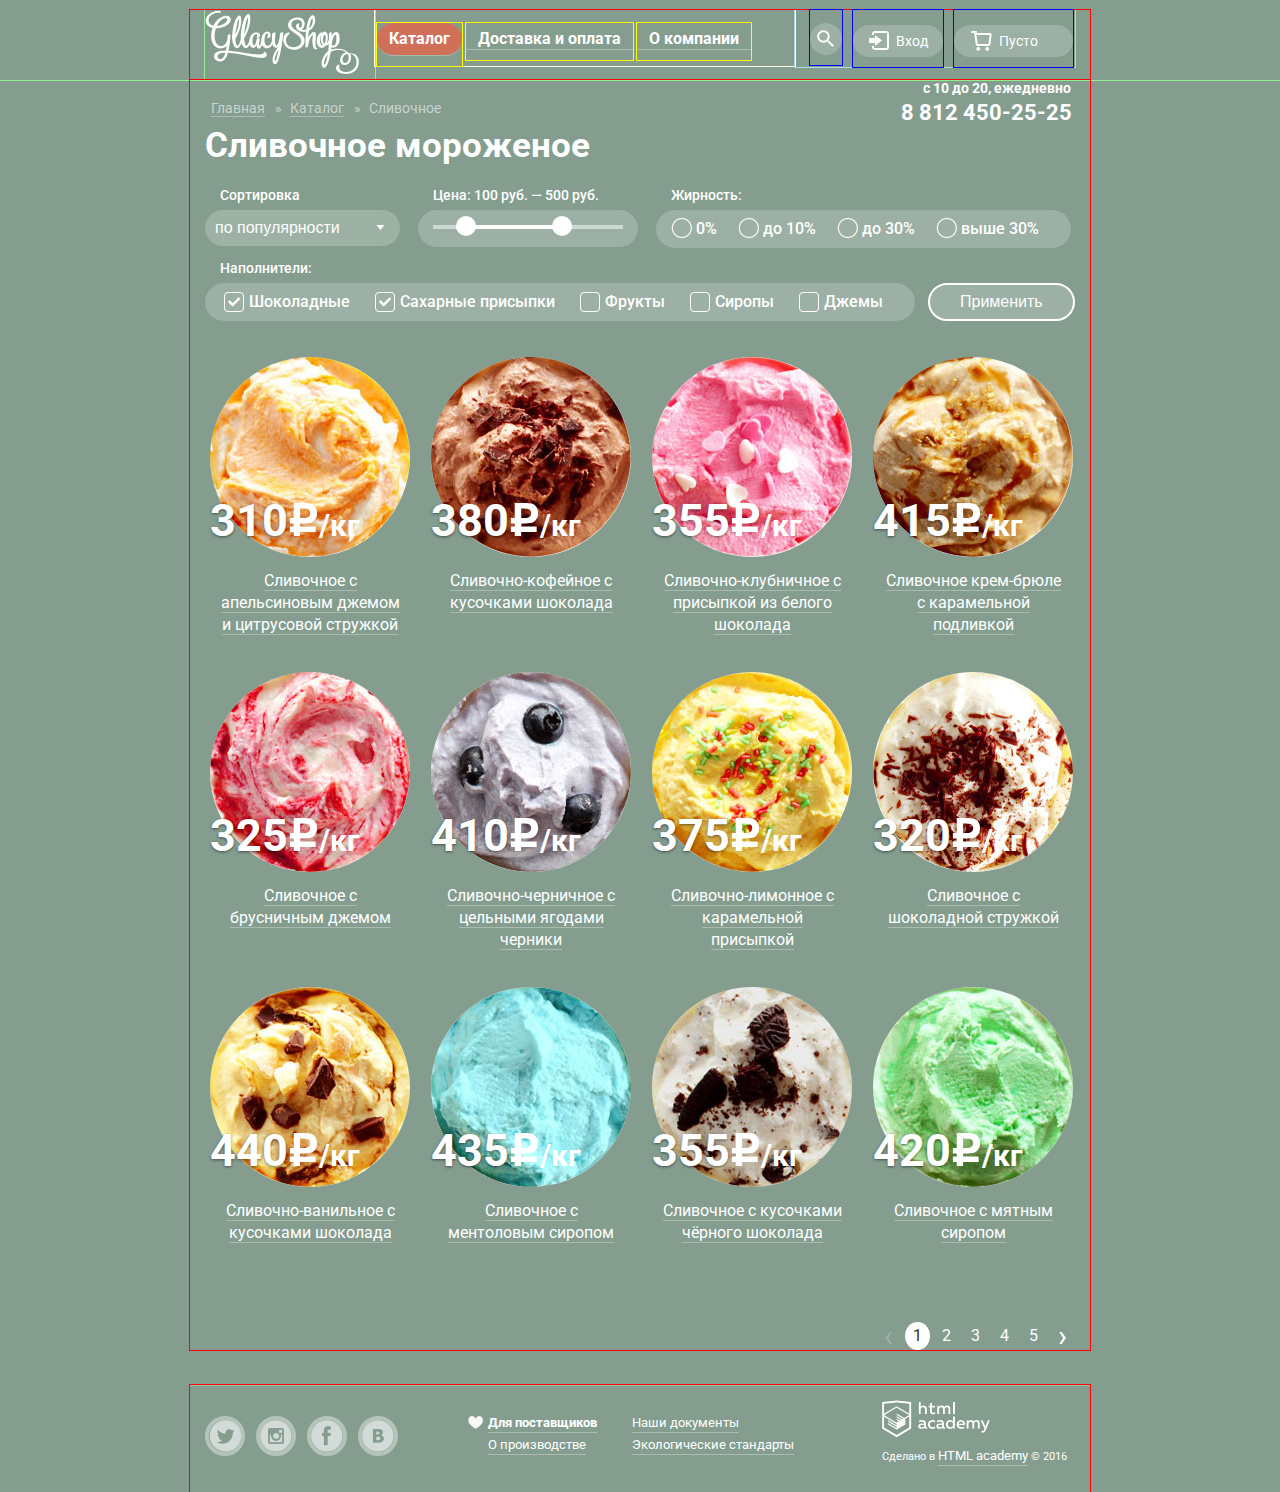
==== commit 1782e8bf: "Bugfix: basic rule 4" ====
--- a/catalog.html
+++ b/catalog.html
@@ -20,8 +20,8 @@
                     <li>
                         <a class="active" href="#">Каталог</a>
                         <ul class="sub-menu">
-                            <li><span class="sub-menu-title">Новинки</span></li>
-                            <li><span class="active">Сливочное</span></li>
+                            <li><a class="sub-menu-title" href="#">Новинки</a></li>
+                            <li><a class="active">Сливочное</a></li>
                             <li><a href="#">Щербеты</a></li>
                             <li><a href="#">Фруктовый лёд</a></li>
                             <li><a href="#">Мелорин</a></li>
@@ -43,7 +43,6 @@
                             <input class="search-input-field" id="search-field" name="search" type="text" placeholder="Что ищем?">
                             <label for="search-field">Что ищем?</label>
                         </div>
-                        <button type="submit">Искать</button>
                     </form>
                 </div>
                 <div class="user-block-login">
@@ -66,7 +65,7 @@
                 </div>
                 <div class="user-block-cart">
                     <a class="user-block-btn btn-cart" href="#">Пусто</a>
-                    <form class="user-block-form cart-form" action="#" method="post">
+                    <div class="user-block-form cart-form" action="#" method="post">
                         <table class="cart-list">
                             <tbody>
                                 <tr class="cart-list-item">
@@ -92,8 +91,8 @@
                                 </tr>
                             </tbody>
                         </table>
-                        <button type="submit" class="btn cart-btn">Оформить заказ</button>
-                    </form>
+                        <a class="btn cart-btn">Оформить заказ</a>
+                    </div>
                 </div>
             </div>
         </div>
@@ -136,8 +135,8 @@
                 <legend class="filter-title">Цена: 100 руб. — 500 руб.</legend>
                 <div class="filter-range-field">
                     <div class="price-values">
-                        <input type="text" name="minPrice" value="100" hidden>
-                        <input type="text" name="maxPrice" value="500" hidden>
+                        <input type="text" name="min-price" value="100" hidden>
+                        <input type="text" name="max-price" value="500" hidden>
                     </div>
                     <div class="price-controls">
                         <div class="price-controls-scale">
--- a/css/style.css
+++ b/css/style.css
@@ -238,7 +238,7 @@
     position: relative;
     vertical-align: top;
     margin: 13px 2px 0px 2px;
-
+    padding-bottom: 10px;
     outline: 1px solid yellow;
 }
 
@@ -271,7 +271,7 @@
     display: none;
     left: -10px;
     padding: 0;
-    top: 52px;
+    top: 40px;
     width: 140px;
     background-color: #f8f7f4;
     border-radius: 5px;
@@ -289,15 +289,9 @@
 .sub-menu li:first-child {
     border-bottom: 1px solid #d1d0ce;
     display: block;
-    margin-left: 6px;
-    margin-right: 8px;
-    margin-top: 0;
-    padding-bottom: 4px;
-    padding-left: 16px;
-    padding-top: 11px;
-}
-
-.sub-menu-title {
+}
+
+.sub-menu a.sub-menu-title {
     color: #000;
     font-size: 14px;
     line-height: 16px;
@@ -471,10 +465,6 @@
     padding: 5px 15px 15px 15px;
 }
 
-.search-form > button[type="submit"] {
-    display: none;
-}
-
 .search-input-field {
     width: 315px;
     display: block;
@@ -579,8 +569,7 @@
     top: 0px;
 }
 
-.cart-form > button[type="submit"] {
-    border: none;
+.cart-form > .cart-btn {
     color: #fefefe;
     padding: 10px 25px;
     font-size: 18px;
@@ -1568,7 +1557,7 @@
 }
 
 .filter-group-filler {
-    margin-right: 10px;
+    margin-right: 9px;
 }
 /*Filter*/
 
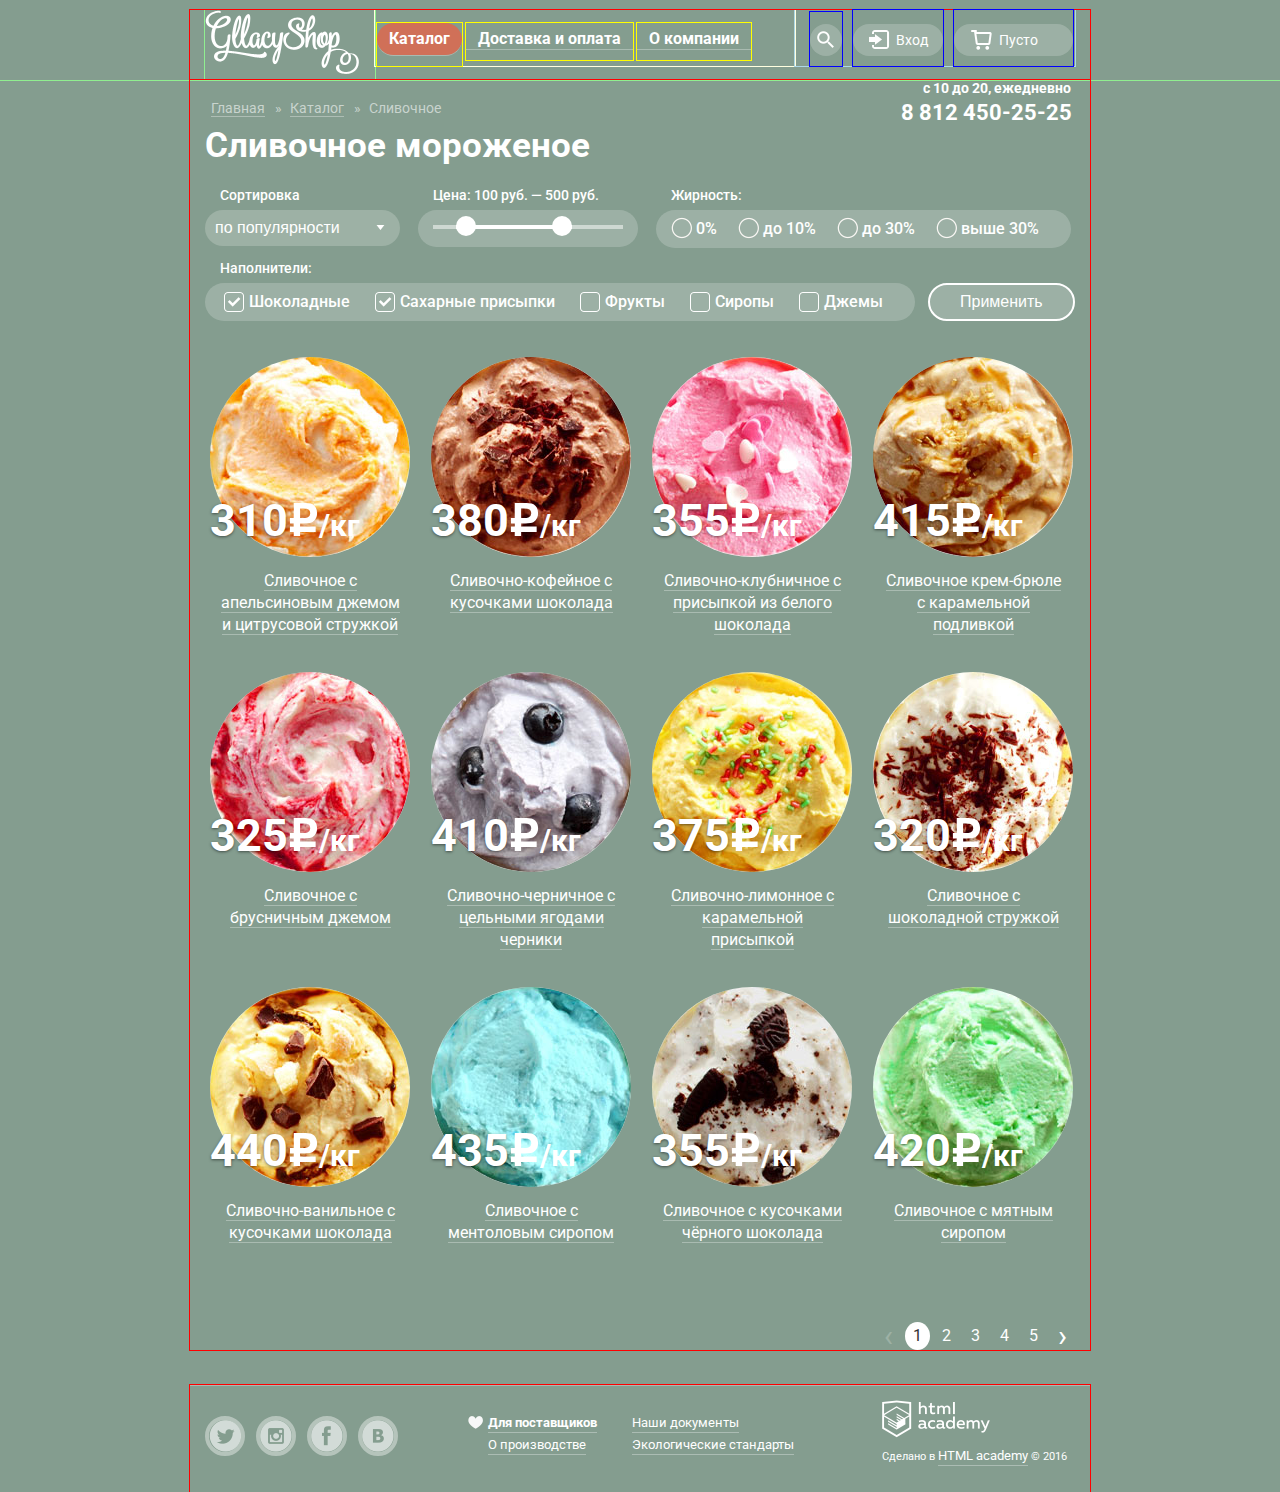
==== commit 08844eac: "Bugfix: basic rule 12" ====
--- a/catalog.html
+++ b/catalog.html
@@ -2,6 +2,7 @@
 <html lang="ru">
 
 <head>
+    <meta name="format-detection" content="telephone=no"/>
     <meta charset="utf-8">
     <title>Gllacy catalog</title>
     <link rel="stylesheet" href="https://fonts.googleapis.com/css?family=Roboto:400,500,700,900&amp;subset=latin,cyrillic">
--- a/css/style.css
+++ b/css/style.css
@@ -29,8 +29,8 @@
     border: 1px solid rgba(70, 70, 70, 0.48);
     border-radius: 3px;
     color: #323232;
-    font-size: 16px;
-    line-height: 24px;
+    font-size: 14px;
+    line-height: 24.3px;
     min-height: 29px;
     padding: 10px 10px;
 }
@@ -47,6 +47,17 @@
     padding: 9px 9px;
 }
 
+input::-webkit-input-placeholder {
+    color: #999;
+}
+
+input::-moz-placeholder {
+    color: #999;
+}
+
+input:-ms-input-placeholder {
+    color: #999;
+}
 .field-wrapper {
     position: relative;
     padding-top: 13px;
@@ -341,10 +352,10 @@
 .user-block-login,
 .user-block-cart {
     display: inline-block;
-    vertical-align: top;
+    vertical-align: bottom;
     position: relative;
     padding-bottom: 10px;
-    padding-top: 5px;
+    padding-top: 4px;
 
     outline: 1px solid blue;
 }
@@ -945,7 +956,7 @@
 .newsletter-form input:hover,
 .newsletter-form input:active,
 .newsletter-form input:focus {
-    padding: 4px 12px 4px 12px;
+    padding: 4px 14px;
 }
 
 .map {
@@ -983,7 +994,7 @@
 
 .map-info .btn {
     text-decoration: none;
-    color: #f9d3cb;
+    color: #fefefe;
     font-size: 18px;
     font-weight: 700;
     line-height: 24px;
@@ -1020,7 +1031,7 @@
     width: 435px;
     padding: 20px 25px 25px 20px;
     border-radius: 10px;
-    background-color: #f8f7f4;
+    background-color: #fefefe;
     
     
     position: fixed;
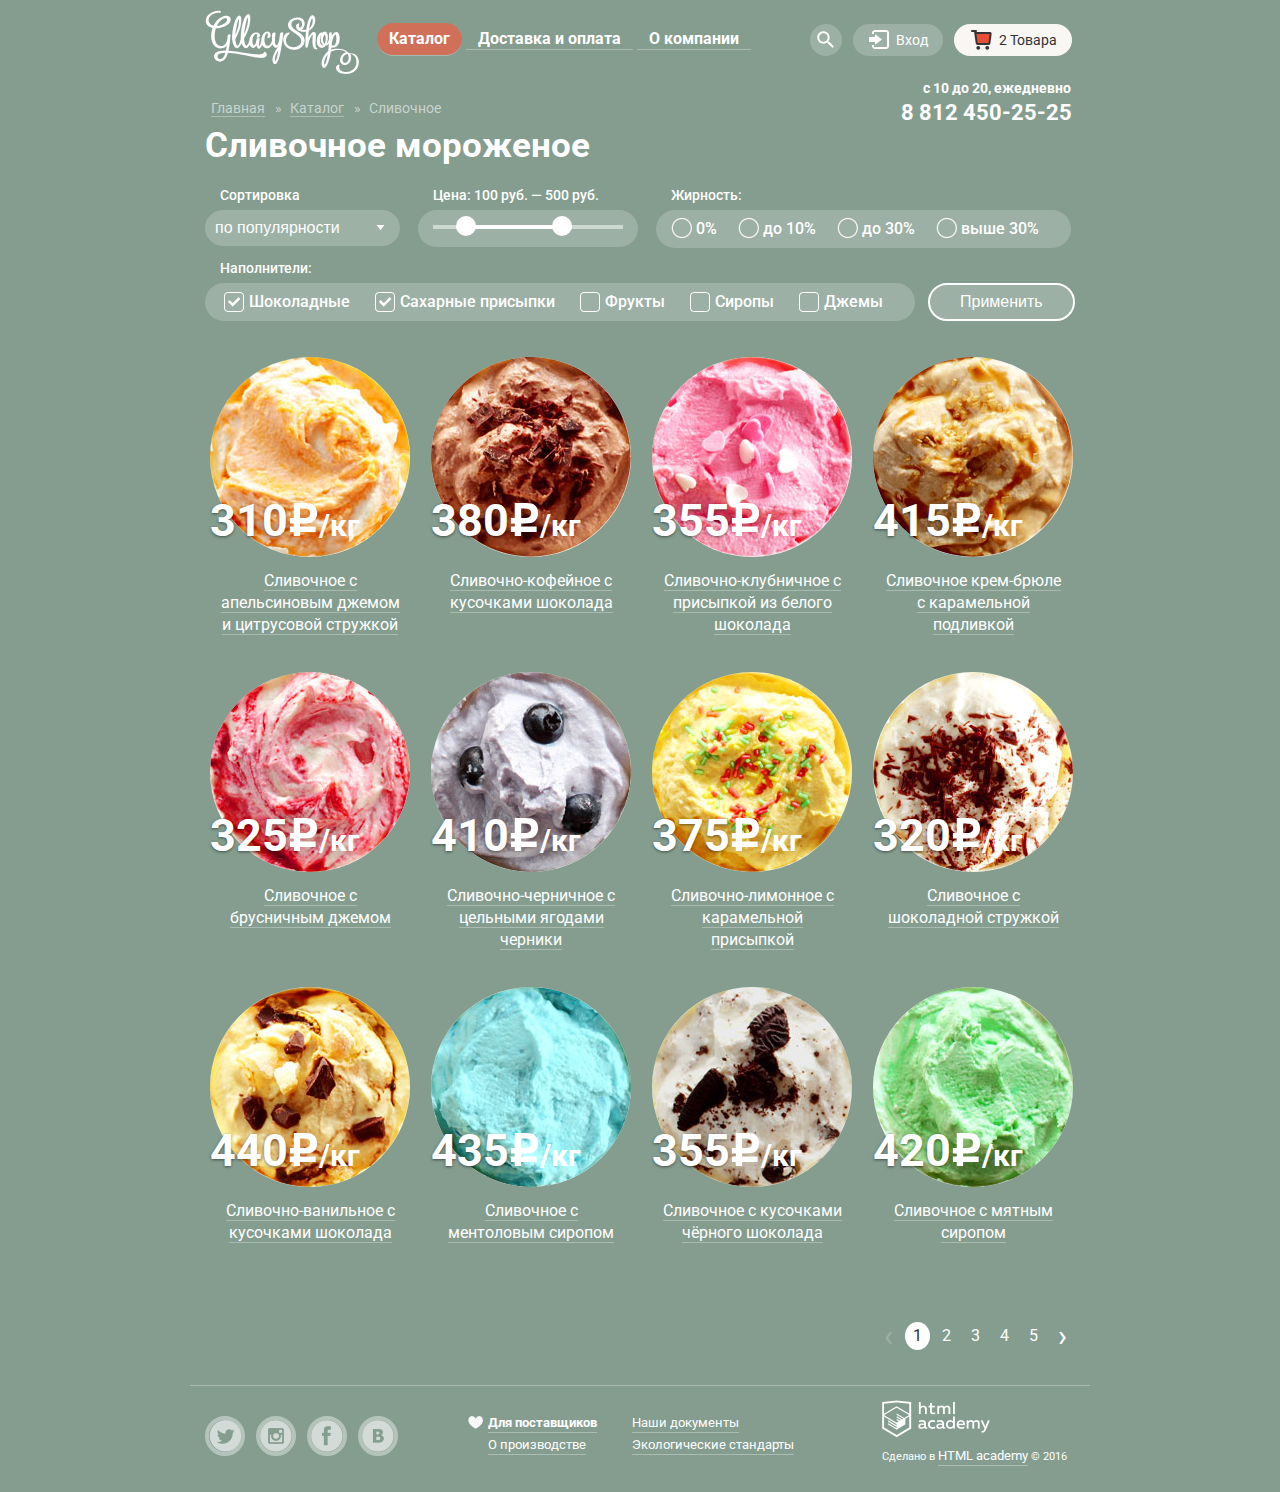
==== commit 435d9f2f: "Bugfix: basic rule 15" ====
--- a/catalog.html
+++ b/catalog.html
@@ -65,7 +65,7 @@
                     </form>
                 </div>
                 <div class="user-block-cart">
-                    <a class="user-block-btn btn-cart" href="#">Пусто</a>
+                    <a class="user-block-btn btn-cart btn-cart-notempty" href="#">2 Товара</a>
                     <div class="user-block-form cart-form" action="#" method="post">
                         <table class="cart-list">
                             <tbody>
@@ -152,19 +152,42 @@
             <fieldset class="filter-item filter-group-fatness">
                 <legend class="filter-title">Жирность:</legend>
                 <div class="filter-radio-field">
-                    <label class="filter-radio"><input type="radio" name="fatness" id="fatness-field-0" value="0"><span class="filter-radio-indicator"></span>0%</label>
-                    <label class="filter-radio"><input type="radio" name="fatness" id="fatness-field-10" value="10"><span class="filter-radio-indicator"></span>до 10%</label>
-                    <label class="filter-radio"><input type="radio" name="fatness" id="fatness-field-30" value="30"><span class="filter-radio-indicator"></span>до 30%</label>
-                    <label class="filter-radio"><input type="radio" name="fatness" id="fatness-field-100" value="100"><span class="filter-radio-indicator"></span>выше 30%</label>
+                    <label class="filter-radio">
+                        <input type="radio" name="fatness" id="fatness-field-0" value="0">
+                        <span class="filter-radio-indicator"></span>0%
+                    </label>
+                    <label class="filter-radio">
+                        <input type="radio" name="fatness" id="fatness-field-10" value="10">
+                        <span class="filter-radio-indicator"></span>до 10%
+                    </label>
+                    <label class="filter-radio">
+                        <input type="radio" name="fatness" id="fatness-field-30" value="30">
+                        <span class="filter-radio-indicator"></span>до 30%
+                    </label>
+                    <label class="filter-radio">
+                        <input type="radio" name="fatness" id="fatness-field-100" value="100">
+                        <span class="filter-radio-indicator"></span>выше 30%
+                    </label>
                 </div>
             </fieldset>
             <fieldset class="filter-item filter-group-filler">
                 <legend class="filter-title">Наполнители:</legend>
                 <div class="filter-checkbox-field">
-                    <label class="filter-checkbox"><input type="checkbox" name="chocolate" value="chocolate" id="chocolate-field" checked><span class="filter-checkbox-indicator"></span>Шоколадные</label>
-                    <label class="filter-checkbox"><input type="checkbox" name="sugar" value="sugar" id="sugar-field" checked><span class="filter-checkbox-indicator"></span>Сахарные присыпки</label>
-                    <label class="filter-checkbox"><input type="checkbox" name="fruit" value="fruit" id="fruit-field"><span class="filter-checkbox-indicator"></span>Фрукты</label>
-                    <label class="filter-checkbox"><input type="checkbox" name="syrup" value="syrup" id="syrup-field"><span class="filter-checkbox-indicator"></span>Сиропы</label>
+                    <label class="filter-checkbox">
+                        <input type="checkbox" name="chocolate" value="chocolate" id="chocolate-field" checked>
+                        <span class="filter-checkbox-indicator"></span>Шоколадные
+                    </label>
+                    <label class="filter-checkbox"><input type="checkbox" name="sugar" value="sugar" id="sugar-field" checked>
+                        <span class="filter-checkbox-indicator"></span>Сахарные присыпки
+                    </label>
+                    <label class="filter-checkbox">
+                        <input type="checkbox" name="fruit" value="fruit" id="fruit-field">
+                        <span class="filter-checkbox-indicator"></span>Фрукты
+                    </label>
+                    <label class="filter-checkbox">
+                        <input type="checkbox" name="syrup" value="syrup" id="syrup-field">
+                        <span class="filter-checkbox-indicator"></span>Сиропы
+                    </label>
                     <label class="filter-checkbox"><input type="checkbox" name="jam" value="jam" id="jam-field"><span class="filter-checkbox-indicator"></span>Джемы</label>
                 </div>
             </fieldset>
@@ -320,13 +343,27 @@
         </section><!--catalog-list-->
         <nav class="pagination">
             <ul>
-                <li><a class="pagination-btn-prev inactive">&lsaquo;</a></li>
-                <li><a class="pagination-item-active">1</a></li>
-                <li><a href="#">2</a></li>
-                <li><a href="#">3</a></li>
-                <li><a href="#">4</a></li>
-                <li><a href="#">5</a></li>
-                <li><a class="pagination-btn-next" href="#">&rsaquo;</a></li>
+                <li>
+                    <a class="pagination-btn-prev inactive">&lsaquo;</a>
+                </li>
+                <li>
+                    <a class="pagination-item-active">1</a>
+                </li>
+                <li>
+                    <a href="#">2</a>
+                </li>
+                <li>
+                    <a href="#">3</a>
+                </li>
+                <li>
+                    <a href="#">4</a>
+                </li>
+                <li>
+                    <a href="#">5</a>
+                </li>
+                <li>
+                    <a class="pagination-btn-next" href="#">&rsaquo;</a>
+                </li>
             </ul>
         </nav>
     </main>
--- a/css/style.css
+++ b/css/style.css
@@ -1,11 +1,12 @@
 body {
-    font-family: "Roboto", "Arial",  sans-serif;
+    font-family: 'Roboto', 'Arial',  sans-serif;
     font-size: 16px;
+    font-weight: normal;
     line-height: 22px;
+
+    min-width: 900px;
+
     color: #fff;
-    font-weight: normal;
-    min-width: 900px;
-
     background-color: #849d8f;
 }
 
@@ -15,36 +16,41 @@
 
 h1, h2 {
     font-size: 35px;
+    font-weight: bold;
     line-height: 41px;
-    font-weight: bold;
 }
 
 .clearfix::after {
-    content: "";
     display: table;
     clear: both;
+
+    content: '';
 }
 
 input[type="text"], input[type="email"], input[type="password"], textarea {
-    border: 1px solid rgba(70, 70, 70, 0.48);
-    border-radius: 3px;
-    color: #323232;
     font-size: 14px;
     line-height: 24.3px;
+
     min-height: 29px;
     padding: 10px 10px;
+
+    color: #323232;
+    border: 1px solid rgba(70, 70, 70, .48);
+    border-radius: 3px;
 }
 
 input[type="text"]:hover, input[type="email"]:hover,
 input[type="password"]:hover, textarea:hover {
-    border: 2px solid rgba(70, 70, 70, 0.48);
     padding: 9px 9px;
+
+    border: 2px solid rgba(70, 70, 70, .48);
 }
 
 input[type="text"]:focus, input[type="email"]:focus,
 input[type="password"]:focus, textarea:focus {
+    padding: 9px 9px;
+    
     border: 2px solid rgba(46, 136, 228, 0.48);
-    padding: 9px 9px;
 }
 
 input::-webkit-input-placeholder {
@@ -58,42 +64,50 @@
 input:-ms-input-placeholder {
     color: #999;
 }
+
 .field-wrapper {
     position: relative;
+
     padding-top: 13px;
 }
 
 .field-wrapper > label {
-    display: none;
     font-size: 11px;
     line-height: 13px;
+
+    display: none;
 }
 
 .field-wrapper input:focus + label,
 .field-wrapper textarea:focus + label {
-    color: #5b9ddf;
-    display: block;
-    margin: 0 0 0 15px;
     position: absolute;
     top: 0;
     left: 0;
+
+    display: block;
+
+    margin: 0 0 0 15px;
+
+    color: #5b9ddf;
 }
 
 /*slider*/
 .site-wrapper {
-    min-width: 900px;
+     min-width: 900px;
+
+    transition: background-image .5s ease, background-color .5s ease;
+
     background-color: #849d8f;
-    background-image: url("../img/slide-1.png");
+    background-image: url('../img/slide-1.png');
     background-repeat: no-repeat;
     background-position: center top;
-
-    transition: background-image 0.5s ease, background-color 0.5s ease;
 }
 
 .site-wrapper::before,
 .site-wrapper::after {
+  visibility: hidden;
+  
   content: "";
-  visibility: hidden;
 }
 
 .site-wrapper::before {
@@ -106,10 +120,13 @@
 
 .slider {
     position: relative;
+
+    margin-bottom: 40px;
     padding-top: 255px;
+
     text-align: center;
+
     color: #fff;
-    margin-bottom: 40px;
 }
 
 .slide {
@@ -117,31 +134,32 @@
 }
 
 .slide-title {
+    font-size: 60px;
+    font-weight: 800;
+    line-height: 60px;
+
     width: 700px;
     margin: 0 auto;
     margin-bottom: 30px;
-
-    font-weight: 800;
-    font-size: 60px;
-    line-height: 60px;
 }
 
 .slide-btn {
-    display: inline-block;
+    font-size: 32px;
+    font-weight: 600;
+    line-height: 44px;
+
+    display: inline-block;
+
     padding: 10px 40px;
 
-    font-weight: 600;
-    font-size: 32px;
-    line-height: 44px;
     vertical-align: top;
+    text-decoration: none;
+
     color: #fff;
-    text-decoration: none;
-    text-shadow: 0 2px 5px rgba(160, 32, 11, 0.76);
-
+    border-radius: 100px;
     background: #f26843;
-    border-radius: 100px;
-    box-shadow: 0 2px 2px rgba(172, 16, 0, 0.64);
-}
+    box-shadow: 0 2px 2px rgba(172, 16, 0, .64);
+    text-shadow: 0 2px 5px rgba(160, 32, 11, .76);}
 
 .slide-btn:hover {
     background: linear-gradient(to bottom, #f58669 0%, #ec6f5e 100%);
@@ -154,26 +172,27 @@
 }
 
 .slider-controls {
-  position: absolute;
-  bottom: 25px;
-  left: 0;
-  z-index: 20;
-
-  font-size: 0;
+    font-size: 0;
+
+    position: absolute;
+    z-index: 20;
+    bottom: 25px;
+    left: 0;
 }
 
 .slider-controls label {
     display: inline-block;
+
     width: 17px;
     height: 17px;
     margin-right: 8px;
 
+    cursor: pointer;
     vertical-align: top;
 
-    background-color: transparent;
     border: 2px solid #fff;
     border-radius: 50%;
-    cursor: pointer;
+    background-color: transparent;
 }
 
 #btn-1:checked ~ .site-wrapper #slide1,
@@ -205,32 +224,26 @@
 /*slider*/
 
 .main-header {
+    margin-bottom: 20px;
     padding-top: 10px;
-    margin-bottom: 20px;
-
-    outline: 1px solid lightgreen;
 }
 
 .container {
     width: 870px;
     margin: 0 auto;
     padding: 0 15px;
-
-    outline: 1px solid red;
 }
 
 .logo {
     float: left;
+
     width: 170px;
-
-    outline: 1px solid lightgreen;
 }
 
 .main-navigation {
     float: left;
+
     width: 420px;
-
-    outline: 1px solid lightyellow;
 }
 
 li:hover .sub-menu {
@@ -238,164 +251,199 @@
 }
 
 .main-menu {
-    list-style: none;
     font-size: 0;
+
     margin: 0;
     padding: 0;
+
+    list-style: none;
 }
 
 .main-menu li {
-    display: inline-block;
     position: relative;
+
+    display: inline-block;
+
+    margin: 13px 2px 0 2px;
+    padding-bottom: 10px;
+
+    list-style: none;
+
     vertical-align: top;
-    margin: 13px 2px 0px 2px;
-    padding-bottom: 10px;
-    outline: 1px solid yellow;
 }
 
 .main-menu a {
-    display: block;
-    padding: 7px 12px 1px 12px;;
+    font-size: 16px;
     font-weight: 700;
-    font-size: 16px;
     line-height: 18px;
+
+    display: block;
+
+    padding: 7px 12px 1px 12px;
+
     text-decoration: none;
+
     color: #fff;
     border-bottom: 1px solid #a9bbb1;
 }
 
 .main-menu > li:hover > a,
 .main-menu > li > .active  {
+    padding-bottom: 7px;
+
     color: #000;
+    border-radius: 20px;
     background-color: #f7f6f3;
-    padding-bottom: 7px;
-    border-radius: 20px;
 }
 
 .main-menu > li > .active {
+    color: #fff;
     background-color: #d07058;
-    color: #fff;
 }
 
 .sub-menu {
     position: absolute;
+    z-index: 10;
+    top: 40px;
+    left: -10px;
+
     display: none;
-    left: -10px;
+
+    width: 140px;
     padding: 0;
-    top: 40px;
-    width: 140px;
+
+    color: #323232;
+    border-radius: 5px;
     background-color: #f8f7f4;
-    border-radius: 5px;
-    box-shadow: 0 20px 20px 0 rgba(0, 0, 0, 0.6);
+    box-shadow: 0 20px 20px 0 rgba(0, 0, 0, .6);
+}
+
+.sub-menu li {
+    display: block;
+
+    margin: 0;
+    padding: 0;
+}
+
+.sub-menu li:first-child {
+    display: block;
+    
+    border-bottom: 1px solid #d1d0ce;
+}
+
+.sub-menu a.sub-menu-title {
+    font-size: 14px;
+    font-weight: 700;
+    line-height: 16px;
+
+    color: #000;
+}
+
+.sub-menu a {
+    font-size: 14px;
+    font-weight: 400;
+    line-height: 16px;
+
+    display: block;
+
+    min-height: 28px;
+    margin: 0;
+    padding: 10px 0 0 20px;
+
     color: #323232;
-    z-index: 10;
-}
-
-.sub-menu li {
-    padding: 0;
-    margin: 0;
-    display: block;
-}
-
-.sub-menu li:first-child {
-    border-bottom: 1px solid #d1d0ce;
-    display: block;
-}
-
-.sub-menu a.sub-menu-title {
-    color: #000;
+    border: 0 none;
+}
+
+.sub-menu a:hover {
+    color: #323232;
+    border-radius: 0;
+    background-color: #fbded7;
+}
+
+.sub-menu .active {
     font-size: 14px;
+    font-weight: 400;
     line-height: 16px;
-    font-weight: 700;
-}
-
-.sub-menu a {
-    border: 0 none;
-    display: block;
-    color: #323232;
-    font-weight: 400;
-    font-size: 14px;
-    line-height: 16px;
-    margin: 0;
-    padding: 10px 0px 0px 20px;
+
+    display: block;
+
     min-height: 28px;
-}
-
-.sub-menu a:hover {
-    background-color: #fbded7;
-    border-radius: 0;
-    color: #323232;
-}
-
-.sub-menu .active {
-    background-color: #d07058;
-    display: block;
     margin: 0;
     padding-top: 10px;
     padding-left: 20px;
+
     color: #323232;
-    font-weight: 400;
-    font-size: 14px;
-    line-height: 16px;
-    min-height: 28px;
+    background-color: #d07058;
 }
 
 .user-block {
     float: left;
+
     width: 265px;
     padding-left: 15px;
-
-    outline: 1px solid lightblue;
 }
 
 .user-block-search,
 .user-block-login,
 .user-block-cart {
-    display: inline-block;
+    position: relative;
+
+    display: inline-block;
+
+    padding-top: 4px;
+    padding-bottom: 10px;
+
     vertical-align: bottom;
-    position: relative;
-    padding-bottom: 10px;
-    padding-top: 4px;
-
-    outline: 1px solid blue;
+
 }
 
 .user-block-btn {
-    text-decoration: none;
-    background-color: rgba(255, 255, 255, 0.2);
-    color: #fff;
-    display: inline-block;
-    border-radius: 16px;
-    position: relative;
     font-size: 14px;
     line-height: 16px;
+
+    position: relative;
+
+    display: inline-block;
+    display: inline-block;
+
+    text-decoration: none;
+
+    color: #fff;
+    border-radius: 16px;
+    background-color: rgba(255, 255, 255, .2);
 }
 
 .user-block-search:hover > .user-block-btn,
 .user-block-login:hover > .user-block-btn,
 .user-block-cart:hover > .user-block-btn {
+    color: #323232;
     background-color: #f8f7f4;
-    color: #323232;
 }
 
 .btn-search {
     font-size: 0;
+
+    display: inline-block;
+
     width: 32px;
     height: 32px;
-    display: inline-block;
 }
 
 .btn-search::before {
+    position: absolute;
+    top: 7px;
+    left: 7px;
+
+    display: block;
+
     width: 17px;
     height: 17px;
-    content: "";
-    display: block;
-    background-image: url("../img/spritesheet.png");
+
+    content: '';
+
+    background-image: url('../img/spritesheet.png');
+    background-repeat: no-repeat;
     background-position: -123px -86px;
-    background-repeat: no-repeat;
-    position: absolute;
-    top: 7px;
-    left: 7px;
 }
 
 .user-block-search:hover > .btn-search::before {
@@ -412,16 +460,20 @@
 }
 
 .btn-login::before {
+    position: absolute;
+    top: 6px;
+    left: 16px;
+
+    display: block;
+
     width: 21px;
     height: 19px;
-    display: block;
-    content: "";
-    background-image: url("../img/spritesheet.png");
+
+    content: '';
+
+    background-image: url('../img/spritesheet.png');
+    background-repeat: no-repeat;
     background-position: -125px -5px;
-    background-repeat: no-repeat;
-    position: absolute;
-    top: 6px;
-    left: 16px;
 }
 
 .user-block-login:hover > .btn-login::before {
@@ -438,20 +490,32 @@
 }
 
 .btn-cart::before {
+    position: absolute;
+    top: 6px;
+    left: 17px;
+
+    display: block;
+
     width: 21px;
     height: 20px;
-    display: block;
-    content: "";
-    background-image: url("../img/spritesheet.png");
+
+    content: '';
+
+    background-image: url('../img/spritesheet.png');
+    background-repeat: no-repeat;
     background-position: -5px -5px;
-    background-repeat: no-repeat;
-    position: absolute;
-    top: 6px;
-    left: 17px;
-}
-
-.user-block-cart:hover > .btn-cart::before {
+}
+
+.user-block-cart:hover > .btn-cart::before,
+.user-block-cart > .btn-cart-notempty::before {
     background-position: -36px -5px;
+}
+
+.user-block-cart > .btn-cart-notempty {
+    padding: 8px 15px 8px 45px;
+
+    color: #323232;
+    background-color: #f8f7f4;
 }
 
 /*
@@ -459,19 +523,23 @@
 */
 
 .user-block-form {
-    background-color: #f8f7f4;
-    border-radius: 5px;
-    box-shadow: 0 20px 20px 0 rgba(0, 0, 0, 0.6);
+    position: absolute;
+    z-index: 10;
+
     display: none;
+
     margin: 0;
     padding: 0;
-    position: absolute;
-    z-index: 10;
+
+    border-radius: 5px;
+    background-color: #f8f7f4;
+    box-shadow: 0 20px 20px 0 rgba(0, 0, 0, .6);
 }
 
 .search-form {
+    top: 50px;
     left: -285px;
-    top: 50px;
+
     width: 337px;
     padding: 5px 15px 15px 15px;
 }
@@ -486,34 +554,40 @@
 }
 
 .login-form {
+    top: 50px;
     left: -117px;
+
+    width: 260px;
     min-height: 174px;
     padding: 20px;
-    top: 50px;
-    width: 260px;
 }
 
 .login-form > button[type="submit"] {
+    font-size: 18px;
+    font-weight: 700;
+    line-height: 24px;
+
+    padding: 10px 25px;
+
+    color: #fefefe;
     border: none;
-    color: #fefefe;
-    padding: 10px 25px;
-    font-size: 18px;
-    line-height: 24px;
-    font-weight: 700;
 }
 
 .login-input-field,
 .password-input-field {
+    display: block;
+
     width: 240px;
-    display: block;
     margin-bottom: 20px;
 }
 
 .login-help-links > a {
     font-size: 24px;
     font-size: 13px;
+
+    text-decoration: none;
+
     color: #323232;
-    text-decoration: none;
     border-bottom: 1px solid #adacaa;
 }
 
@@ -524,6 +598,7 @@
 
 .login-help-links {
     float: right;
+
     width: 120px;
 }
 
@@ -532,15 +607,17 @@
 }
 
 .cart-form {
+    top: 50px;
+    right: 0;
+
+    width: 510px;
     padding: 20px 15px;
-    width: 510px;
-    right: 0;
-    top: 50px;
 }
 
 .cart-list {
     font-size: 13px;
     line-height: 16px;
+
     color: #7e7e7d;
 }
 
@@ -549,8 +626,9 @@
 }
 
 .cart-list td {
+    padding: 10px;
+
     vertical-align: middle;
-    padding: 10px;
 }
 
 .cart-list-item-img > img {
@@ -563,35 +641,46 @@
 
 .cart-list-total {
     font-size: 16px;
+    font-weight: 700;
+
+    position: relative;
+
     padding: 0 10px;
-    position: relative;
+
     text-align: right;
-    color: #333333;
+
+    color: #333;
+}
+
+.cart-list-total::before {
+    position: absolute;
+    top: 0;
+    right: 9px;
+    left: 6px;
+
+    height: 1px;
+
+    content: '';
+
+    background-color: #adacaa;
+}
+
+.cart-form > .cart-btn {
+    font-size: 18px;
     font-weight: 700;
-}
-
-.cart-list-total::before {
-    background-color: #adacaa;
-    content: "";
-    height: 1px;
-    left: 6px;
-    position: absolute;
-    right: 9px;
-    top: 0px;
-}
-
-.cart-form > .cart-btn {
+    line-height: 24px;
+
+    float: right;
+
+    padding: 10px 25px;
+
     color: #fefefe;
-    padding: 10px 25px;
-    font-size: 18px;
-    line-height: 24px;
-    font-weight: 700;
-    float: right;
 }
 
 .user-block-cart:hover .cart-form {
     display: block;
 }
+
 
 /*
 Menu forms
@@ -599,24 +688,28 @@
 
 .work-info {
     float: right;
+
     width: 200px;
+    margin-top: 7px;
+
     text-align: right;
-    margin-top: 7px;
 }
 
 .work-info > div:first-child {
     font-size: 14px;
+    font-weight: 700;
     line-height: 16px;
-    font-weight: 700;
+
     margin-right: 4px;
 }
 
 .work-info > div:last-child {
     font-size: 22px;
+    font-weight: 700;
     line-height: 24px;
-    font-weight: 700;
+
+    margin-top: 5px;
     margin-right: 3px;
-    margin-top: 5px;
 }
 
 .container.main-container {
@@ -631,12 +724,14 @@
 
 .info-teaser {
     float: left;
+
+    width: 380px;
+    min-height: 200px;
+    margin-right: 20px;
     padding: 16px 20px;
-    margin-right: 20px;
-    width: 380px;
+
+    background-repeat: no-repeat;
     background-position: 0 0;
-    background-repeat: no-repeat;
-    min-height: 200px;
 }
 
 .info-teaser:last-child {
@@ -645,25 +740,28 @@
 
 .info-teaser > h2 {
     font-size: 35px;
+    font-weight: 700;
     line-height: 41px;
-    font-weight: 700;
+
     margin: 0 0 15px 0;
 }
 
 .info-teaser > p {
     font-size: 18px;
+    font-weight: 700;
     line-height: 22px;
-    font-weight: 700;
+
     margin: 0 0 20px 0;
 }
 
 .btn {
+    cursor: pointer;
     text-align: center;
+
     border-radius: 30px;
-    text-shadow: 0 2px 5px rgba(160, 32, 11, 0.76);
     background: #f26843;
-    box-shadow: 0 2px 2px rgba(172, 16, 0, 0.64);
-    cursor: pointer;
+    box-shadow: 0 2px 2px rgba(172, 16, 0, .64);
+    text-shadow: 0 2px 5px rgba(160, 32, 11, .76);
 }
 
 .btn:hover {
@@ -677,20 +775,22 @@
 }
 
 .info-teaser-btn {
-    float: right;
-    margin: 0;
     font-size: 18px;
     font-weight: 700;
     line-height: 24px;
+
+    float: right;
+
+    margin: 0;
     padding: 11px 22px;
 }
 
 .info-raspberry {
-    background-image: url("../img/adv-raspberry.png");
+    background-image: url('../img/adv-raspberry.png');
 }
 
 .info-chocolate {
-    background-image: url("../img/adv-chocolate.png");
+    background-image: url('../img/adv-chocolate.png');
 }
 
 .main-hits {
@@ -698,58 +798,69 @@
 }
 
 .main-hits-item {
+    position: relative;
+
     float: left;
+
     width: 200px;
     min-height: 280px;
     margin-right: 20px;
+}
+
+.hits-item-inner {
     position: relative;
-}
-
-.hits-item-inner {
+
     margin: 0;
+    margin-bottom: 7px;
     padding: 0;
-    position: relative;
-    margin-bottom: 7px;
 }
 
 .hits-item-inner > img {
-    border-radius: 50%;
     width: 200px;
     height: 200px;
+
+    border-radius: 50%;
 }
 
 .main-hits-item-inner::before {
-    background-image: url("../img/hit.png");
-    content: "";
+    position: absolute;
+    top: 0;
+    left: 0;
+
+    width: 61px;
     height: 61px;
-    left: 0;
-    position: absolute;
-    top: 0;
-    width: 61px;
+
+    content: '';
+
+    background-image: url('../img/hit.png');
 }
 
 
 .hits-item-hover {
-   display: none;
+    display: none;
 }
 
 .hits-item:hover .hits-item-hover {
-    display: block;
-    background-color: rgba(248, 247, 244, 0.3);
+    position: absolute;
+    z-index: 10;
+    top: -1%;
+    left: -10px;
+
+    display: block;
+
+    width: 220px;
+    height: 125%;
+
     border-radius: 5px;
-    box-shadow: 0 20px 20px 0 rgba(0, 0, 0, 0.15);
-    height: 125%;
-    position: absolute;
-    left: -10px;
-    top: -1%;
-    width: 220px;
-    z-index: 10;
+    background-color: rgba(248, 247, 244, .3);
+    box-shadow: 0 20px 20px 0 rgba(0, 0, 0, .15);
 }
 
 .hits-item-price {
     font-size: 30px;
     font-weight: 700;
     line-height: 45px;
+
     position: absolute;
     bottom: 15px;
     left: 0;
@@ -762,36 +873,45 @@
 
 .hits-item-price > span {
     font-size: 45px;
-    text-shadow: 0 1px 3px rgba(0, 0, 0, 0.5);
+
+    text-shadow: 0 1px 3px rgba(0, 0, 0, .5);
 }
 
 .hits-item-link-wrapper {
+    padding: 0 8px;
+
     text-align: center;
-    padding: 0 8px;
 }
 
 .hits-item-link-wrapper > a {
+    font-size: 16px;
     line-height: 22px;
+    line-height: 18px;
+
+    text-decoration: none;
+
+    color: white;
     border-bottom: 1px solid #a9bbb1;
-    color: white;
-    font-size: 16px;
-    line-height: 18px;
-    text-decoration: none;
 }
 
 .hits-btn-hover {
-    display: inline-block;
     font-size: 18px;
     line-height: 24px;
+
+    position: absolute;
+    bottom: 15px;
+    left: 20px;
+
+    display: inline-block;
+
+    width: 180px;
     min-height: 34px;
-    width: 180px;
+    padding-top: 10px;
+
+    vertical-align: center;
     text-decoration: none;
-    vertical-align: center;
+
     color: #fff;
-    position: absolute;
-    bottom: 15px;
-    padding-top: 10px;
-    left: 20px;
 }
 
 .main-hits-item:last-child {
@@ -799,29 +919,34 @@
 }
 
 .main-content {
-    background-image: url("../img/waffle-bg.png");
+    margin-bottom: 40px;
+    padding: 21px 0 20px 20px;
+
+    color: #323232;
+    border-radius: 15px;
+    background-image: url('../img/waffle-bg.png');
     background-position: 0 0;
-    border-radius: 15px;
-    padding: 21px 0 20px 20px;
-    margin-bottom: 40px;
-    color: #323232;
 }
 
 .main-content-title {
     font-size: 24px;
     line-height: 30px;
-    margin: 0px 0 6px 0;
+
+    margin: 0 0 6px 0;
 }
 
 .main-content-item {
-    display: inline-block;
-    vertical-align: top;
+    position: relative;
+
+    display: inline-block;
+
     width: 345px;
-    padding-left: 58px;
+    margin: 0;
     padding-top: 17px;
     padding-bottom: 5px;
-    position: relative;
-    margin: 0px;
+    padding-left: 58px;
+
+    vertical-align: top;
 }
 
 .main-content-item:nth-child(2n) {
@@ -829,55 +954,71 @@
 }
 
 .main-content-item-ingredients::before {
-    background-image: url("../img/spritesheet.png");
-    background-position: -64px -64px;
-    background-repeat: no-repeat;
-    content: "";
+    position: absolute;
+    top: 4px;
+    left: 0;
+
+    display: block;
+
     width: 49px;
     height: 49px;
+
+    content: '';
+
+    background-image: url('../img/spritesheet.png');
+    background-repeat: no-repeat;
+    background-position: -64px -64px;
+}
+
+.main-content-item-ice-cream::before {
+    position: absolute;
     top: 4px;
     left: 0;
-    display: block;
-    position: absolute;
-}
-
-.main-content-item-ice-cream::before {
-    background-image: url("../img/spritesheet.png");
-    background-position: -5px -64px;
-    background-repeat: no-repeat;
-    content: "";
+
+    display: block;
+
     width: 49px;
     height: 49px;
+
+    content: '';
+
+    background-image: url('../img/spritesheet.png');
+    background-repeat: no-repeat;
+    background-position: -5px -64px;
+}
+
+.main-content-item-pack::before {
+    position: absolute;
     top: 4px;
-    left: 0px;
-    display: block;
-    position: absolute;
-}
-
-.main-content-item-pack::before {
-    background-image: url("../img/spritesheet.png");
-    background-position: -156px -5px;
-    background-repeat: no-repeat;
-    content: "";
+    left: 0;
+
+    display: block;
+
     width: 49px;
     height: 49px;
+
+    content: '';
+
+    background-image: url('../img/spritesheet.png');
+    background-repeat: no-repeat;
+    background-position: -156px -5px;
+}
+
+.main-content-item-purchase::before {
+    position: absolute;
     top: 4px;
     left: 0;
-    display: block;
-    position: absolute;
-}
-
-.main-content-item-purchase::before {
-    background-image: url("../img/spritesheet.png");
-    background-position: -67px -5px;
-    background-repeat: no-repeat;
-    content: "";
+
+    display: block;
+
     width: 49px;
     height: 49px;
-    top: 4px;
-    left: 0;
-    display: block;
-    position: absolute;
+
+    content: '';
+
+    background-image: url('../img/spritesheet.png');
+    background-repeat: no-repeat;
+    background-position: -67px -5px;
 }
 
 .main-news {
@@ -885,72 +1026,88 @@
 }
 
 .newpost {
-    background-image: url("../img/blog-news-bg.png");
+    min-height: 184px;
+
+    background-image: url('../img/blog-news-bg.png');
+    background-repeat: no-repeat;
     background-position: 0 0;
-    background-repeat: no-repeat;
-    min-height: 184px;
 }
 
 .newpost > h2 {
     font-size: 16px;
+    font-weight: normal;
     line-height: 22px;
-    font-weight: normal;
+
+    margin: 5px 0;
+
     color: #5a5a5a;
-    margin: 5px 0;
 }
 
 .newpost > a {
-    color: #353535;
     font-size: 24px;
     font-weight: 700;
     line-height: 30px;
-    background: rgba(255, 255, 255, 0.4);
-    display: inline-block;
+
+    display: inline-block;
+
     margin-right: 100px;
+
+    color: #353535;
+    background: rgba(255, 255, 255, .4);
 }
 
 .newsletter {
-    background-image: url("../img/newsletter-bg.png");
+    width: 420px;
+    padding: 0;
+
+    background-image: url('../img/newsletter-bg.png');
+    background-repeat: no-repeat;
     background-position: 0 0;
-    background-repeat: no-repeat;
-    width: 420px;
-    padding: 0px;
 }
 
 .newsletter > p {
+    font-size: 16px;
+    font-weight: 400;
+    line-height: 22px;
+
     color: #5a5a5a;
-    font-weight: 400;
-    font-size: 16px;
-    line-height: 22px; 
 }
 
 .newsletter-bg {
-    background-color: #f8f7f4;
+    margin: 5px;
     padding: 13px 23px;
+
     color: #5a5a5a;
     border-radius: 20px;
-    margin: 5px;
+    background-color: #f8f7f4;
 }
 
 .newsletter-form {
-    padding: 0px 0px 20px 0px;
+    padding: 0 0 20px 0;
 }
 
 .newsletter-form input {
-    display: inline-block;
-    vertical-align: top;
     font-size: 16px;
     line-height: 24px;
+
+    display: inline-block;
+
     padding: 5px 15px;
+
+    vertical-align: top;
 }
 
 .newsletter .info-teaser-btn {
-    display: inline-block;
+    position: static;
+
+    display: inline-block;
+
+    padding: 8px 10px 10px 15px;
+
     vertical-align: top;
-    position: static;
+
     color: #fefefe;
     border: none;
-    padding: 8px 10px 10px 15px;
 }
 
 .newsletter-form input:hover,
@@ -960,47 +1117,55 @@
 }
 
 .map {
+    position: relative;
+
     width: 900px;
     margin: 0 auto;
     padding: 0;
-    position: relative;
 }
 
 .map-info {
+    position: absolute;
+    top: 63px;
+    right: 20px;
+
+    width: 277px;
+    min-height: 275px;
+    padding-top: 30px;
+    padding-left: 25px;
+
+    color: #323232;
+    border-radius: 10px;
     background-color: #fdfefe;
-    border-radius: 10px;
-    min-height: 275px;
-    padding-left: 25px;
-    padding-top: 30px;
-    position: absolute;
-    right: 20px;
-    top: 63px;
-    width: 277px;
-    color: #323232;
 }
 
 .map-info p {
     font-size: 14px;
     line-height: 20px;
+
+    margin-top: 0;
     margin-bottom: 22px;
-    margin-top: 0px;
 }
 
 .map-info b {
-    font-size: 18px;
-    line-height: 24px;
-    font-weight: 700;
-}
-
-.map-info .btn {
-    text-decoration: none;
-    color: #fefefe;
     font-size: 18px;
     font-weight: 700;
     line-height: 24px;
+}
+
+.map-info .btn {
+    font-size: 18px;
+    font-weight: 700;
+    line-height: 24px;
+
+    display: inline-block;
+
+    margin-top: 5px;
     padding: 10px 30px;
-    display: inline-block;
-    margin-top: 5px;
+
+    text-decoration: none;
+
+    color: #fefefe;
 }
 
 /*
@@ -1012,15 +1177,18 @@
 }
 
 .feedback-overlay-show {
+    position: fixed;
+    z-index: 50;
+    top: 0;
+    left: 0;
+
+    display: block;
+
+    width: 100%;
+    height: 100%;
+
+    opacity: .3;
     background-color: #000;
-    height: 100%;
-    left: 0;
-    opacity: 0.3;
-    position: fixed;
-    top: 0;
-    width: 100%;
-    z-index: 50;
-    display: block;
 }
 
 .feedback-form {
@@ -1028,20 +1196,20 @@
     font-weight: 400;
     line-height: 24px;
 
+    position: fixed;
+    z-index: 100;
+    top: 50%;
+    left: 50%;
+
+    display: none;
+
     width: 435px;
     padding: 20px 25px 25px 20px;
+
+    transform: translateX(-50%) translateY(-50%);
+
     border-radius: 10px;
     background-color: #fefefe;
-    
-    
-    position: fixed;
-    top: 50%;
-    left: 50%;
-
-    transform: translateX(-50%) translateY(-50%);
-
-    z-index: 100;
-    display: none; 
 }
 
 .feedback-form-show {
@@ -1052,6 +1220,7 @@
     font-size: 24px;
     font-weight: 500;
     line-height: 28px;
+
     color: #323232;
 }
 
@@ -1060,9 +1229,10 @@
 }
 
 .feedback-form .field-wrapper {
+    display: block;
+
+    width: 264px;
     margin: 7px 0;
-    display: block;
-    width: 264px;
 }
 
 .feedback-form textarea {
@@ -1071,31 +1241,39 @@
 }
 
 .feedback-form .btn {
+    float: right;
+
+    margin: 0;
+
     border: none;
-    float: right;
-    margin:0;
 }
 
 .feedback-close {
-    border: none;
-    display: inline-block;
+    position: absolute;
+    top: 10px;
+    right: 10px;
+
+    display: inline-block;
+
+    width: 20px;
+    height: 20px;
     margin: 0;
     padding: 0;
-    position: absolute;
-    top: 10px;
-    right: 10px;
-    width: 20px;
-    height: 20px;
+
+    border: none;
     background: transparent;
 }
 
 .feedback-close::before {
-    content: "\00d7";
-    position: absolute;
-    display: block;
     font-size: 40px;
+
+    position: absolute;
     top: -10px;
     left: 0;
+
+    display: block;
+
+    content: '\00d7';
 }
 
 .feedback-close:hover {
@@ -1114,24 +1292,30 @@
 
 .main-footer-social {
     float: left;
+
     margin-right: 70px;
     padding-top: 5px;
 }
 
 .social-btn {
+    font-size: 0;
+
+    position: relative;
+
+    display: inline-block;
+
+    width: 32px;
+    height: 32px;
+    margin-right: 7px;
+
+    vertical-align: bottom;
+
+    opacity: .8;
     border: 4px solid #c2cec7;
     border-radius: 50%;
-    display: inline-block;
-    font-size: 0;
-    height: 32px;
-    margin-right: 7px;
-    opacity: 0.8;
-    vertical-align: bottom;
-    width: 32px;
-    position: relative;
-}
-
-.social-btn:last-child{
+}
+
+.social-btn:last-child {
     margin-right: 0;
 }
 
@@ -1148,55 +1332,68 @@
 }
 
 .social-btn-twitter::before {
-    background-image: url("../img/socialsprite.png");
-    background-position: -5px -47px;
-    background-repeat: no-repeat;
     position: absolute;
     top: 0;
     left: 0;
-    content: "";
+
     width: 32px;
     height: 32px;
+
+    content: '';
+
+    background-image: url('../img/socialsprite.png');
+    background-repeat: no-repeat;
+    background-position: -5px -47px;
 }
 
 .social-btn-instagram::before {
-    background-image: url("../img/socialsprite.png");
-    background-position: -47px -5px;
-    background-repeat: no-repeat;
     position: absolute;
     top: 0;
     left: 0;
-    content: "";
+
     width: 32px;
     height: 32px;
+
+    content: '';
+
+    background-image: url('../img/socialsprite.png');
+    background-repeat: no-repeat;
+    background-position: -47px -5px;
 }
 
 .social-btn-facebook::before {
-    background-image: url("../img/socialsprite.png");
-    background-position: -5px -5px;
-    background-repeat: no-repeat;
     position: absolute;
     top: 0;
     left: 0;
-    content: "";
+
     width: 32px;
     height: 32px;
+
+    content: '';
+
+    background-image: url('../img/socialsprite.png');
+    background-repeat: no-repeat;
+    background-position: -5px -5px;
 }
 
 .social-btn-vkontakte::before {
-    background-image: url("../img/socialsprite.png");
-    background-position: -48px -47px;
-    background-repeat: no-repeat;
     position: absolute;
     top: 0;
     left: 0;
-    content: "";
+
     width: 32px;
     height: 32px;
+
+    content: '';
+
+    background-image: url('../img/socialsprite.png');
+    background-repeat: no-repeat;
+    background-position: -48px -47px;
 }
 
 .main-footer-about {
     float: left;
+
     width: 140px;
     margin-right: 24px;
 }
@@ -1204,14 +1401,18 @@
 .main-footer-about > a,
 .main-footer-documents > a,
 .main-footer-copyright a {
-    display: inline-block;
-    text-decoration: none;
-    color: #fff;
-    padding: 0;
-    margin-bottom: 0px;
-    border-bottom: 1px solid #abbcb3;
     font-size: 13px;
     line-height: 18px;
+
+    display: inline-block;
+
+    margin-bottom: 0;
+    padding: 0;
+
+    text-decoration: none;
+
+    color: #fff;
+    border-bottom: 1px solid #abbcb3;
 }
 
 .main-footer-about > a {
@@ -1227,33 +1428,40 @@
 
 .main-footer-about > a.provider {
     font-weight: 700;
+
     position: relative;
 }
 
 .main-footer-about > a.provider::before {
-    background-image: url("../img/spritesheet.png");
-    background-position: -125px -63px;
-    background-repeat: no-repeat;
     position: absolute;
     top: 2px;
     left: -20px;
-    content: "";
+
     width: 15px;
     height: 13px;
+
+    content: '';
+
+    background-image: url('../img/spritesheet.png');
+    background-repeat: no-repeat;
+    background-position: -125px -63px;
 }
 
 .main-footer-documents {
     float: left;
+
     width: 170px;
-    margin-right: 0px;
+    margin-right: 0;
 }
 
 section.main-footer-copyright {
+    font-size: 11px;
+
     float: left;
-    font-size: 11px;
-    padding-left: 80px;
+
     margin-top: 14px;
     margin-bottom: 24px;
+    padding-left: 80px;
 }
 
 /*catalog page*/
@@ -1269,29 +1477,37 @@
 
 .breadcrumb {
     float: left;
+
+    margin: 20px 0 0 6px;
     padding: 0;
-    margin: 20px 0px 0px 6px;
 }
 
 .breadcrumb li {
-    display: inline-block;
-    vertical-align: top;
-    color: #c9d4ce;
     font-size: 14px;
     line-height: 16px;
+
+    display: inline-block;
+
+    vertical-align: top;
+
+    color: #c9d4ce;
 }
 
 .breadcrumb a {
-    color: #c9d4ce;
+    font-size: 14px;
     font-size: 14px;
     line-height: 16px;
+    line-height: 16px;
+
+    display: inline-block;
+
+    margin-bottom: 0;
+    padding: 0;
+
+    text-decoration: none;
+
+    color: #c9d4ce;
     border-bottom: 1px solid #aebeb5;
-    display: inline-block;
-    text-decoration: none;
-    padding: 0;
-    margin-bottom: 0px;
-    font-size: 14px;
-    line-height: 16px;
 }
 
 .breadcrumb a:hover {
@@ -1301,9 +1517,11 @@
 
 .breadcrumb .raquo {
     display: inline-block;
+
+    margin-right: 4px;
+    margin-left: 7px;
+
     vertical-align: top;
-    margin-left: 7px;
-    margin-right: 4px;
 }
 
 .catalog-title {
@@ -1313,15 +1531,19 @@
 /*Filter*/
 
 .filter-form {
+    margin-bottom: 24px;
+
     color: #fff;
-    margin-bottom: 24px;
 }
 
 .filter-item {
     display: inline-block;
-    vertical-align: top;
+
     margin: 0 14px 12px 0;
     padding: 0;
+
+    vertical-align: top;
+
     border: none;
 }
 
@@ -1331,18 +1553,23 @@
 
 .filter-title {
     font-size: 14px;
+    font-weight: 500;
     line-height: 16px;
+
+    margin: 10px 15px 7px;
+}
+
+.filter-select-field {
     font-weight: 500;
-    margin: 10px 15px 7px;
-}
-
-.filter-select-field {
+
+    position: relative;
+
+    height: 36px;
+
+    cursor: pointer;
+
+    border-radius: 30px;
     background-color: #9db1a5;
-    border-radius: 30px;
-    cursor: pointer;
-    font-weight: 500;
-    height: 36px;
-    position: relative;
 }
 
 select::-ms-expand {
@@ -1350,19 +1577,23 @@
 }
 
 .filter-select {
-    -moz-appearance: none;
-    -webkit-appearance:none;
-    background-color: transparent;
+    position: relative;
+
+    width: 100%;
+    height: 36px;
+    margin: 0;
+    padding: 0 25px 0 10px;
+
+    cursor: pointer;
+
+    color: #fff;
     border: 0 none;
     border-radius: 30px;
-    cursor: pointer;
-    height: 36px;
-    margin: 0;
     outline: 0 none;
-    padding: 0 25px 0 10px;
-    width: 100%;
-    position: relative;
-    color: #fff;
+    background-color: transparent;
+
+       -moz-appearance: none;
+    -webkit-appearance: none;
 }
 
 .filter-select-field:focus,
@@ -1370,180 +1601,208 @@
 .filter-select:hover,
 .filter-select:active,
 .filter-select:focus {
+    color: #323232;
     background-color: #fff;
-    color: #323232;
 }
 
 .filter-select-arrow::after {
     position: absolute;
-    content: "";
     top: 15px;
     right: 15px;
-    background-image: url("../img/filtersprite.png");
-    background-position: -126px -5px;
-    background-repeat: no-repeat;
+
+    display: block;
+
     width: 9px;
     height: 5px;
-    display: block;
+
+    content: '';
+
+    background-image: url('../img/filtersprite.png');
+    background-repeat: no-repeat;
+    background-position: -126px -5px;
 }
 
 .filter-select:hover + .filter-select-arrow::after,
 .filter-select:active + .filter-select-arrow::after,
 .filter-select:focus + .filter-select-arrow::after {
-    background-image: url("../img/filtersprite.png");
+    background-image: url('../img/filtersprite.png');
     background-position: -126px -20px;
 }
 
 .filter-radio-field,
 .filter-checkbox-field {
-    background-color: rgba(255, 255, 255, 0.2);
-    border-radius: 30px;
-    box-sizing: border-box;
-    font-weight: 500;
-    line-height: 18px;
-    font-size: 16px;
-    padding: 10px 15px;
-}
-
-.filter-radio,
-.filter-checkbox {
-    cursor: pointer;
-    padding-left: 25px;
-    margin-right: 17px;
-    position: relative;
-}
-
-.filter-radio > input[type="radio"],
-.filter-checkbox > input[type="checkbox"] {
-    display: none;
-}
-
-.filter-checkbox > input[type="checkbox"] + .filter-checkbox-indicator {
-    background-image: url("../img/filtersprite.png");
-    background-position: -35px -35px;
-    background-repeat: no-repeat;
-    position: absolute;
-    top: 0;
-    left: 0;
-    width: 20px;
-    height: 20px;
-}
-
-.filter-checkbox > input[type="checkbox"]:checked + .filter-checkbox-indicator {
-    background-position: -5px -5px;
-}
-
-.filter-checkbox:hover > input[type="checkbox"] + .filter-checkbox-indicator {
-    background-position: -65px -35px;
-}
-
-.filter-checkbox:hover > input[type="checkbox"]:checked + .filter-checkbox-indicator {
-    background-position: -35px -5px;
-}
-
-.filter-checkbox > input[type="checkbox"]:checked:disabled + .filter-checkbox-indicator {
-    background-position: -65px -5px;
-}
-
-.filter-checkbox > input[type="checkbox"]:disabled + .filter-checkbox-indicator {
-    background-position: -5px -35px;
-}
-
-.filter-radio > input[type="radio"] + .filter-radio-indicator {
-    background-image: url("../img/filtersprite.png");
-    background-position: -98px -37px;
-    background-repeat: no-repeat;
-    position: absolute;
-    top: -2px;
-    left: 0;
-    width: 21px;
-    height: 22px;
-}
-
-.filter-radio > input[type="radio"]:checked + .filter-radio-indicator {
-    background-position: -5px -65px;
-}
-
-.filter-radio:hover > input[type="radio"] + .filter-radio-indicator {
-    background-position: -98px -69px;
-}
-
-.filter-radio:hover > input[type="radio"]:checked + .filter-radio-indicator {
-    background-position: -36px -65px;
-}
-
-.filter-radio > input[type="radio"]:checked:disabled + .filter-radio-indicator {
-    background-position: -67px -65px;
-}
-
-.filter-radio > input[type="radio"]:disabled + .filter-radio-indicator {
-    background-position: -95px -5px;
-}
-
-.filter-btnsubmit-wrapper {
-    vertical-align: bottom;
-    margin-right: 0px;
-}
-
-.filter-btnsubmit {
-    background-color: rgba(255, 255, 255, 0.2);
-    border-radius: 30px;
-    border: 2px solid #fff;
-    color: #fff;
-    padding: 8px 30px;
-    text-align: center;
     font-size: 16px;
     font-weight: 500;
     line-height: 18px;
+
+    box-sizing: border-box;
+    padding: 10px 15px;
+
+    border-radius: 30px;
+    background-color: rgba(255, 255, 255, .2);
+}
+
+.filter-radio,
+.filter-checkbox {
+    position: relative;
+
+    margin-right: 17px;
+    padding-left: 25px;
+
     cursor: pointer;
 }
 
+.filter-radio > input[type='radio'],
+.filter-checkbox > input[type='checkbox'] {
+    display: none;
+}
+
+.filter-checkbox > input[type='checkbox'] + .filter-checkbox-indicator {
+    position: absolute;
+    top: 0;
+    left: 0;
+
+    width: 20px;
+    height: 20px;
+
+    background-image: url('../img/filtersprite.png');
+    background-repeat: no-repeat;
+    background-position: -35px -35px;
+}
+
+.filter-checkbox > input[type='checkbox']:checked + .filter-checkbox-indicator {
+    background-position: -5px -5px;
+}
+
+.filter-checkbox:hover > input[type='checkbox'] + .filter-checkbox-indicator {
+    background-position: -65px -35px;
+}
+
+.filter-checkbox:hover > input[type='checkbox']:checked + .filter-checkbox-indicator {
+    background-position: -35px -5px;
+}
+
+.filter-checkbox > input[type='checkbox']:checked:disabled + .filter-checkbox-indicator {
+    background-position: -65px -5px;
+}
+
+.filter-checkbox > input[type='checkbox']:disabled + .filter-checkbox-indicator {
+    background-position: -5px -35px;
+}
+
+.filter-radio > input[type='radio'] + .filter-radio-indicator {
+    position: absolute;
+    top: -2px;
+    left: 0;
+
+    width: 21px;
+    height: 22px;
+
+    background-image: url('../img/filtersprite.png');
+    background-repeat: no-repeat;
+    background-position: -98px -37px;
+}
+
+.filter-radio > input[type='radio']:checked + .filter-radio-indicator {
+    background-position: -5px -65px;
+}
+
+.filter-radio:hover > input[type='radio'] + .filter-radio-indicator {
+    background-position: -98px -69px;
+}
+
+.filter-radio:hover > input[type='radio']:checked + .filter-radio-indicator {
+    background-position: -36px -65px;
+}
+
+.filter-radio > input[type='radio']:checked:disabled + .filter-radio-indicator {
+    background-position: -67px -65px;
+}
+
+.filter-radio > input[type='radio']:disabled + .filter-radio-indicator {
+    background-position: -95px -5px;
+}
+
+.filter-btnsubmit-wrapper {
+    margin-right: 0;
+
+    vertical-align: bottom;
+}
+
+.filter-btnsubmit {
+    font-size: 16px;
+    font-weight: 500;
+    line-height: 18px;
+
+    padding: 8px 30px;
+
+    cursor: pointer;
+    text-align: center;
+
+    color: #fff;
+    border: 2px solid #fff;
+    border-radius: 30px;
+    background-color: rgba(255, 255, 255, .2);
+}
+
 .filter-btnsubmit:hover {
+    color: #353535;
     background-color: #fff;
+}
+
+.filter-btnsubmit:active {
+    margin: -2px 0 0 -2px;
+    padding: 10px 28px;
+
     color: #353535;
-}
-
-.filter-btnsubmit:active {
-  margin: -2px 0 0 -2px;
-  padding: 10px 28px;
-  background-color: #f8f7f4;
-  color: #353535;
-  box-shadow: inset 0 2px 1px 0 #696969;
+    background-color: #f8f7f4;
+    box-shadow: inset 0 2px 1px 0 #696969;
 }
 
 .filter-range-field {
-    align-items: center;
-    background-color: rgba(255, 255, 255, 0.2);
-    border-radius: 30px;
     font-weight: 500;
+
+    width: 190px;
     height: 7px;
     padding: 15px;
-    width: 190px;
+
+    border-radius: 30px;
+    background-color: rgba(255, 255, 255, .2);
+
+    align-items: center;
 }
 
 .price-controls-scale {
-    background-color: rgba(255, 255, 255, 0.5);
+    height: 4px;
+
     cursor: pointer;
+
+    background-color: rgba(255, 255, 255, .5);
+}
+
+.price-controls-bar {
+    position: relative;
+
     height: 4px;
-}
-
-.price-controls-bar {
+    margin-right: 27%;
     margin-left: 12%;
-    margin-right: 27%;
+
     background-color: #fff;
-    height: 4px;
-    position: relative;
 }
 
 .price-controls-btn {
+    position: absolute;
+    top: -9px;
+
+    display: inline-block;
+
     width: 20px;
     height: 20px;
+
+    cursor: pointer;
+
     border-radius: 50%;
     background-color: #fff;
-    cursor: pointer;
-    display: inline-block;
-    position: absolute;
-    top: -9px;    
 }
 
 .price-controls-btn:hover {
@@ -1578,13 +1837,16 @@
 }
 
 .catalog-hits-item {
-    display: inline-block;
-    vertical-align: top;
+    position: relative;
+
+    display: inline-block;
+
+    width: 200px;
     min-height: 280px;
-    width: 200px;
     margin-right: 17px;
     margin-bottom: 35px;
-    position: relative;
+
+    vertical-align: top;
 }
 
 .catalog-hits-item:nth-child(4n) {
@@ -1596,31 +1858,39 @@
 }
 
 .pagination > ul {
+    padding: 0;
+
     list-style: none;
-    padding: 0;
+
     text-align: right;
 }
 
 .pagination li {
     display: inline-block;
+
     vertical-align: top;
 }
 
 .pagination a,
 .pagination span {
-    display: inline-block;
     font-size: 16px;
     line-height: 18px;
+
+    display: inline-block;
+
     padding: 5px 8px;
+
     text-align: center;
     vertical-align: top;
     text-decoration: none;
+
     color: #fff;
 }
-.pagination a:active, .pagination .pagination-item-active {
+.pagination a:active,
+.pagination .pagination-item-active {
+    color: #323232;
+    border-radius: 50%;
     background-color: #fff;
-    border-radius: 50%;
-    color: #323232;
 }
 
 .pagination .inactive {
@@ -1634,5 +1904,6 @@
 
 .catalog-footer {
     margin-top: 35px;
+
     border-top: 1px solid #a9bbb1;
-}+}
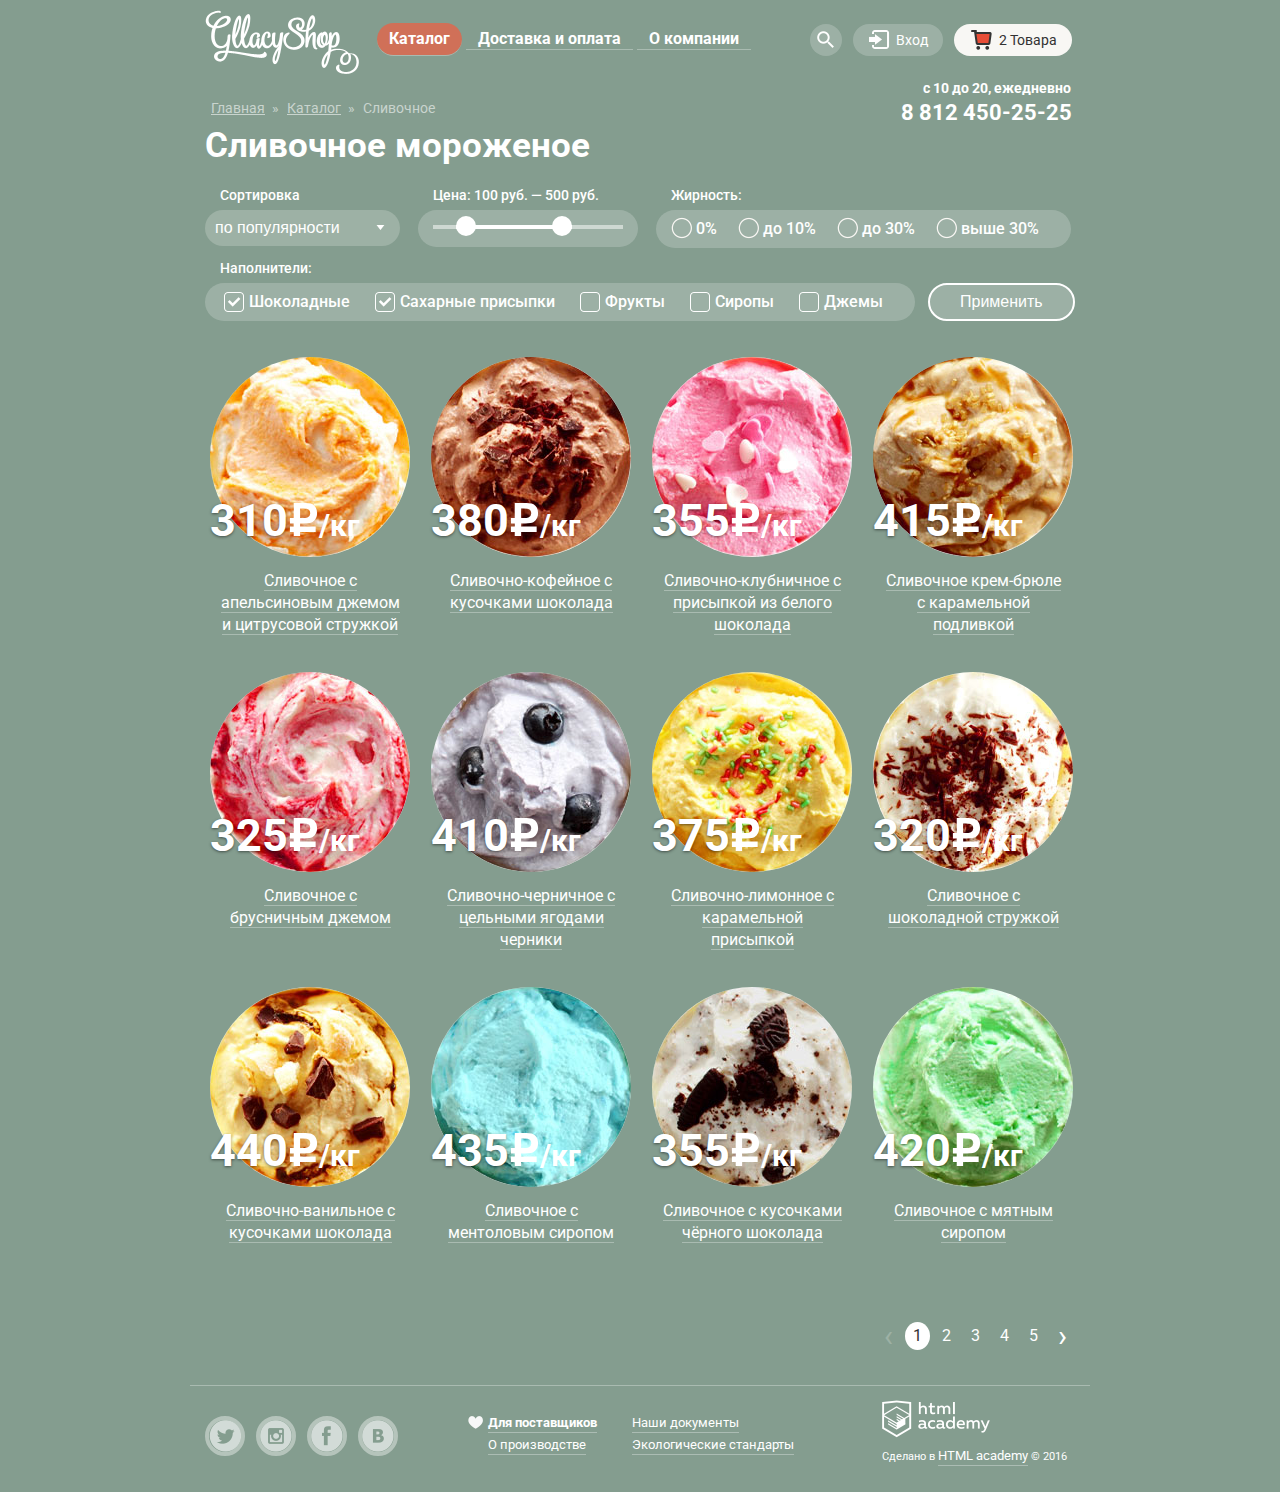
==== commit e1df9c0f: "Bugfix: additional rule 2" ====
--- a/catalog.html
+++ b/catalog.html
@@ -103,11 +103,9 @@
             <ol class="breadcrumb">
                 <li>
                     <a href="index.html">Главная</a>
-                    <span class="raquo">&raquo;</span>
                 </li>
                 <li>
                     <a href="catalog.html">Каталог</a>
-                    <span class="raquo">&raquo;</span>
                 </li>
                 <li>
                     Сливочное
@@ -344,7 +342,7 @@
         <nav class="pagination">
             <ul>
                 <li>
-                    <a class="pagination-btn-prev inactive">&lsaquo;</a>
+                    <a class="pagination-btn-arrow pagination-btn-prev inactive">&lsaquo;</a>
                 </li>
                 <li>
                     <a class="pagination-item-active">1</a>
@@ -362,7 +360,7 @@
                     <a href="#">5</a>
                 </li>
                 <li>
-                    <a class="pagination-btn-next" href="#">&rsaquo;</a>
+                    <a class="pagination-btn-arrow pagination-btn-next" href="#">&rsaquo;</a>
                 </li>
             </ul>
         </nav>
--- a/css/style.css
+++ b/css/style.css
@@ -1510,18 +1510,24 @@
     border-bottom: 1px solid #aebeb5;
 }
 
+.breadcrumb a {
+    text-decoration:underline;
+
+    border: none;
+}
+
 .breadcrumb a:hover {
     color: #ffbc9e;
-    border-bottom: 1px solid #ffbc9e;
-}
-
-.breadcrumb .raquo {
+}
+
+
+.breadcrumb a::after {
     display: inline-block;
 
     margin-right: 4px;
     margin-left: 7px;
 
-    vertical-align: top;
+    content: '\00bb';
 }
 
 .catalog-title {
@@ -1871,8 +1877,7 @@
     vertical-align: top;
 }
 
-.pagination a,
-.pagination span {
+.pagination a {
     font-size: 16px;
     line-height: 18px;
 
@@ -1886,6 +1891,7 @@
 
     color: #fff;
 }
+
 .pagination a:active,
 .pagination .pagination-item-active {
     color: #323232;
@@ -1893,6 +1899,13 @@
     background-color: #fff;
 }
 
+.pagination a:hover:not(.pagination-btn-arrow)
+ {
+    background-color: rgba(255, 255, 255, .2);
+
+    border-radius: 50%;
+}
+
 .pagination .inactive {
     color: #9db1a5;
 }
